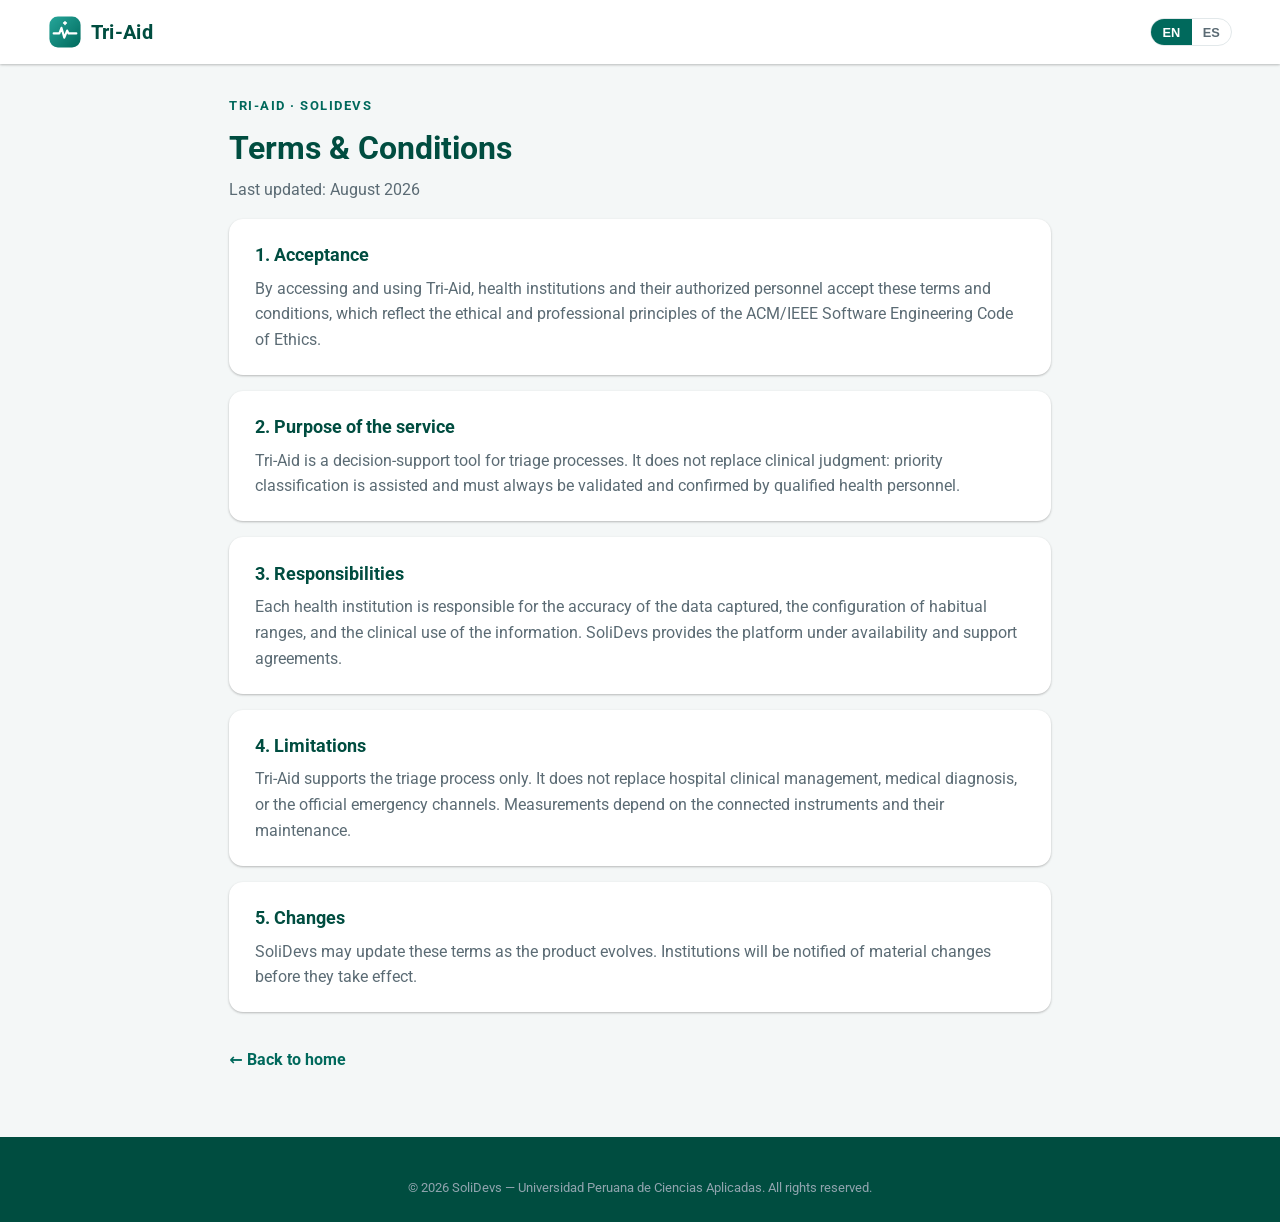
==== terms.html @ 504dc9e3 "feat(landing): add responsive tri-aid landing page with i18n, a11y and terms" ====
<!DOCTYPE html>
<html lang="en-US">
<head>
  <meta charset="UTF-8">
  <meta name="viewport" content="width=device-width, initial-scale=1.0">
  <title>Terms &amp; Conditions — Tri-Aid | SoliDevs</title>
  <meta name="description" content="Tri-Aid terms and conditions of use for health institutions and authorized personnel.">
  <meta name="author" content="SoliDevs — UPC">
  <link rel="icon" type="image/svg+xml" href="assets/logo.svg">

  <link rel="preconnect" href="https://fonts.googleapis.com">
  <link rel="preconnect" href="https://fonts.gstatic.com" crossorigin>
  <link href="https://fonts.googleapis.com/css2?family=Roboto:wght@400;500;700&family=Material+Symbols+Rounded:opsz,wght,FILL@24,400,0&display=swap" rel="stylesheet">
  <link rel="stylesheet" css="text/css" href="css/styles.css">
  <style>
    .terms-wrap { max-width: 860px; margin: calc(var(--md-nav-h) + 2rem) auto 4rem; padding: 0 1.2rem; }
    .terms-wrap h1 { color: var(--md-primary-dark); margin: .4rem 0 .2rem; }
    .terms-wrap .kicker { color: var(--md-primary); font-weight: 700; letter-spacing: 1.5px; text-transform: uppercase; font-size: .8rem; }
    .terms-wrap section { background: var(--md-surface); border-radius: var(--md-radius); box-shadow: var(--md-shadow-1); padding: 1.4rem 1.6rem; margin: 1rem 0; }
    .terms-wrap h2 { font-size: 1.1rem; color: var(--md-primary-dark); margin-bottom: .4rem; }
    .terms-wrap p { color: var(--md-text-muted); }
    .back { display: inline-block; margin-top: 1.2rem; text-decoration: none; font-weight: 700; }
  </style>
</head>
<body>
  <a class="skip-link" href="#main" data-i18n="skip">Skip to main content</a>

  <header class="nav">
    <a class="brand" href="index.html" aria-label="Tri-Aid — SoliDevs">
      <img src="assets/logo.svg" alt="" width="34" height="34">
      <span>Tri-Aid</span>
    </a>
    <div class="lang-switch" role="group" aria-label="Language selector" style="margin-left:auto">
      <button type="button" data-lang="en" aria-pressed="true">EN</button>
      <button type="button" data-lang="es" aria-pressed="false">ES</button>
    </div>
  </header>

  <main id="main" class="terms-wrap">
    <p class="kicker">Tri-Aid · SoliDevs</p>
    <h1 data-i18n="terms.title">Terms &amp; Conditions</h1>
    <p data-i18n="terms.updated">Last updated: August 2026</p>

    <section aria-labelledby="t1">
      <h2 id="t1" data-i18n="terms.1.h">1. Acceptance</h2>
      <p data-i18n="terms.1.p">By accessing and using Tri-Aid, health institutions and their authorized personnel accept these terms and conditions, which reflect the ethical and professional principles of the ACM/IEEE Software Engineering Code of Ethics.</p>
    </section>

    <section aria-labelledby="t2">
      <h2 id="t2" data-i18n="terms.2.h">2. Purpose of the service</h2>
      <p data-i18n="terms.2.p">Tri-Aid is a decision-support tool for triage processes. It does not replace clinical judgment: priority classification is assisted and must always be validated and confirmed by qualified health personnel.</p>
    </section>

    <section aria-labelledby="t3">
      <h2 id="t3" data-i18n="terms.3.h">3. Responsibilities</h2>
      <p data-i18n="terms.3.p">Each health institution is responsible for the accuracy of the data captured, the configuration of habitual ranges, and the clinical use of the information. SoliDevs provides the platform under availability and support agreements.</p>
    </section>

    <section aria-labelledby="t4">
      <h2 id="t4" data-i18n="terms.4.h">4. Limitations</h2>
      <p data-i18n="terms.4.p">Tri-Aid supports the triage process only. It does not replace hospital clinical management, medical diagnosis, or the official emergency channels. Measurements depend on the connected instruments and their maintenance.</p>
    </section>

    <section aria-labelledby="t5">
      <h2 id="t5" data-i18n="terms.5.h">5. Changes</h2>
      <p data-i18n="terms.5.p">SoliDevs may update these terms as the product evolves. Institutions will be notified of material changes before they take effect.</p>
    </section>

    <a class="back" href="index.html" data-i18n="terms.back">← Back to home</a>
  </main>

  <footer class="footer">
    <small><span data-i18n="footer.rights">© 2026 SoliDevs — Universidad Peruana de Ciencias Aplicadas. All rights reserved.</span></small>
  </footer>

  <script src="js/i18n.js"></script>
  <script src="js/main.js"></script>
</body>
</html>
---- css/styles.css ----
/* ============================================================
   Tri-Aid — Landing Page styles (Material Design inspired)
   Stack: HTML5 + CSS3 + vanilla JS | i18n: EN (default) / ES-419
   ============================================================ */

:root {
  --md-primary: #00695c;
  --md-primary-dark: #004d40;
  --md-primary-light: #26a69a;
  --md-on-primary: #ffffff;
  --md-secondary: #e53935;
  --md-surface: #ffffff;
  --md-bg: #f4f7f7;
  --md-text: #1f2937;
  --md-text-muted: #5b6b74;
  --md-border: #e2e8ea;
  --md-shadow-1: 0 1px 3px rgba(0, 0, 0, .12), 0 1px 2px rgba(0, 0, 0, .14);
  --md-shadow-2: 0 3px 6px rgba(0, 0, 0, .16), 0 3px 6px rgba(0, 0, 0, .23);
  --md-radius: 14px;
  --md-nav-h: 64px;
}

* { box-sizing: border-box; margin: 0; padding: 0; }

html { scroll-behavior: smooth; scroll-padding-top: calc(var(--md-nav-h) + 12px); }

body {
  font-family: "Roboto", system-ui, -apple-system, "Segoe UI", sans-serif;
  background: var(--md-bg);
  color: var(--md-text);
  line-height: 1.6;
}

img, svg { max-width: 100%; display: block; }
a { color: var(--md-primary); }
:focus-visible { outline: 3px solid #ffb300; outline-offset: 2px; border-radius: 4px; }

.skip-link {
  position: absolute; left: -9999px; top: 0;
  background: var(--md-primary); color: var(--md-on-primary);
  padding: .6rem 1rem; border-radius: 0 0 8px 0; z-index: 100;
}
.skip-link:focus { left: 0; }

/* ---------- Navigation ---------- */
.nav {
  position: fixed; inset: 0 0 auto 0; z-index: 50;
  height: var(--md-nav-h);
  display: flex; align-items: center; gap: 1rem;
  padding: 0 clamp(1rem, 4vw, 3rem);
  background: var(--md-surface);
  box-shadow: var(--md-shadow-1);
}
.brand { display: flex; align-items: center; gap: .55rem; text-decoration: none; }
.brand img { width: 34px; height: 34px; }
.brand span { font-weight: 700; font-size: 1.25rem; color: var(--md-primary-dark); letter-spacing: .3px; }

.nav-links { display: flex; gap: .25rem; margin-left: auto; align-items: center; }
.nav-links a {
  text-decoration: none; color: var(--md-text); font-weight: 500;
  padding: .5rem .8rem; border-radius: 999px; font-size: .95rem;
}
.nav-links a:hover { background: #e8f2f1; color: var(--md-primary-dark); }

.lang-switch { display: flex; border: 1px solid var(--md-border); border-radius: 999px; overflow: hidden; margin-left: .5rem; }
.lang-switch button {
  border: 0; background: transparent; padding: .35rem .7rem; cursor: pointer;
  font-weight: 700; font-size: .8rem; color: var(--md-text-muted);
}
.lang-switch button[aria-pressed="true"] { background: var(--md-primary); color: var(--md-on-primary); }

.nav-cta {
  background: var(--md-secondary); color: var(--md-on-primary) !important;
  border-radius: 999px !important; font-weight: 700 !important;
}

.nav-burger {
  display: none; margin-left: auto;
  border: 0; background: transparent; cursor: pointer;
  width: 44px; height: 44px; border-radius: 50%;
}
.nav-burger .material-symbols-rounded { font-size: 28px; color: var(--md-primary-dark); }

/* ---------- Hero ---------- */
.hero {
  min-height: calc(100svh - var(--md-nav-h));
  margin-top: var(--md-nav-h);
  display: grid; grid-template-columns: 1.1fr .9fr; gap: 2rem; align-items: center;
  padding: 3rem clamp(1rem, 5vw, 4rem) 4rem;
  background: linear-gradient(135deg, #004d40 0%, #00695c 55%, #26a69a 100%);
  color: var(--md-on-primary);
}
.hero-badge {
  display: inline-flex; align-items: center; gap: .4rem;
  background: rgba(255, 255, 255, .14); border: 1px solid rgba(255, 255, 255, .35);
  padding: .3rem .9rem; border-radius: 999px; font-size: .85rem; font-weight: 500;
  margin-bottom: 1.1rem;
}
.hero h1 { font-size: clamp(2.1rem, 4.6vw, 3.4rem); line-height: 1.15; font-weight: 700; }
.hero h1 em { font-style: normal; color: #b2dfdb; }
.hero p.lead { margin: 1.1rem 0 1.8rem; font-size: 1.12rem; max-width: 34rem; color: #e0f2f1; }

.hero-ctas { display: flex; flex-wrap: wrap; gap: .8rem; }
.btn {
  display: inline-flex; align-items: center; gap: .5rem;
  padding: .85rem 1.5rem; border-radius: 999px; text-decoration: none;
  font-weight: 700; font-size: 1rem; border: 2px solid transparent;
  transition: transform .15s ease, box-shadow .15s ease;
}
.btn:hover { transform: translateY(-2px); box-shadow: var(--md-shadow-2); }
.btn-primary { background: var(--md-secondary); color: var(--md-on-primary); }
.btn-outline { border-color: rgba(255, 255, 255, .8); color: var(--md-on-primary); }
.btn-solid { background: var(--md-primary); color: var(--md-on-primary); }

/* Hero monitor mock */
.monitor {
  background: #0d2b28; border-radius: var(--md-radius); padding: 1.4rem;
  box-shadow: var(--md-shadow-2); border: 1px solid rgba(255, 255, 255, .12);
  max-width: 420px; justify-self: center; width: 100%;
}
.monitor-head { display: flex; justify-content: space-between; align-items: center; margin-bottom: 1rem; }
.monitor-head strong { color: #b2dfdb; font-size: .95rem; }
.chip {
  background: #ff7043; color: #fff; font-size: .72rem; font-weight: 700;
  padding: .2rem .6rem; border-radius: 999px; letter-spacing: .4px;
}
.vitals { display: grid; grid-template-columns: 1fr 1fr; gap: .7rem; }
.vital { background: rgba(255, 255, 255, .06); border-radius: 10px; padding: .7rem .9rem; }
.vital small { display: block; color: #80cbc4; font-size: .7rem; letter-spacing: .6px; }
.vital strong { font-size: 1.35rem; color: #fff; }
.vital span.unit { font-size: .75rem; color: #b2dfdb; }
.pulse { margin-top: 1rem; }
.pulse svg { width: 100%; height: 44px; }
.pulse path {
  stroke: #ff7043; stroke-width: 2.5; fill: none; stroke-linecap: round;
  stroke-dasharray: 640; stroke-dashoffset: 640;
  animation: pulse-draw 2.6s linear infinite;
}
@keyframes pulse-draw { to { stroke-dashoffset: 0; } }

/* ---------- Layout helpers ---------- */
.section { padding: 4.5rem clamp(1rem, 5vw, 4rem); max-width: 1200px; margin: 0 auto; }
.section-head { text-align: center; max-width: 46rem; margin: 0 auto 2.8rem; }
.section-head .kicker { color: var(--md-primary); font-weight: 700; letter-spacing: 1.5px; text-transform: uppercase; font-size: .8rem; }
.section-head h2 { font-size: clamp(1.7rem, 3vw, 2.4rem); color: var(--md-primary-dark); margin: .4rem 0 .6rem; }
.section-head p { color: var(--md-text-muted); }

/* ---------- Stats ---------- */
.stats { display: grid; grid-template-columns: repeat(4, 1fr); gap: 1rem; }
.stat {
  background: var(--md-surface); border-radius: var(--md-radius); text-align: center;
  padding: 1.6rem 1rem; box-shadow: var(--md-shadow-1);
}
.stat strong { display: block; font-size: 2rem; color: var(--md-primary); }
.stat span { color: var(--md-text-muted); font-size: .92rem; }

/* ---------- About ---------- */
.about-grid { display: grid; grid-template-columns: 1fr 1fr; gap: 3rem; align-items: center; }
.about-grid h3 { color: var(--md-primary-dark); font-size: 1.5rem; margin-bottom: .8rem; }
.about-grid p { color: var(--md-text-muted); margin-bottom: 1rem; }
.about-list { list-style: none; }
.about-list li { display: flex; gap: .6rem; align-items: flex-start; margin: .55rem 0; }
.about-list .material-symbols-rounded { color: var(--md-primary); font-size: 22px; margin-top: 2px; }

/* ---------- Features ---------- */
.features { display: grid; grid-template-columns: repeat(auto-fit, minmax(240px, 1fr)); gap: 1.2rem; }
.feature-card {
  background: var(--md-surface); border-radius: var(--md-radius); padding: 1.7rem 1.5rem;
  box-shadow: var(--md-shadow-1); transition: transform .2s ease, box-shadow .2s ease;
  border-top: 4px solid var(--md-primary-light);
}
.feature-card:hover { transform: translateY(-6px); box-shadow: var(--md-shadow-2); }
.feature-card .material-symbols-rounded {
  font-size: 40px; color: var(--md-primary);
  background: #e0f2f1; border-radius: 12px; padding: .55rem; margin-bottom: 1rem;
}
.feature-card h3 { font-size: 1.08rem; margin-bottom: .45rem; }
.feature-card p { font-size: .93rem; color: var(--md-text-muted); }

/* ---------- How it works ---------- */
.steps { display: grid; grid-template-columns: repeat(4, 1fr); gap: 1.2rem; counter-reset: step; }
.step { position: relative; background: var(--md-surface); border-radius: var(--md-radius); padding: 1.6rem 1.4rem; box-shadow: var(--md-shadow-1); }
.step::before {
  counter-increment: step; content: counter(step, decimal-leading-zero);
  font-size: 2.2rem; font-weight: 700; color: #b2dfdb; display: block;
}
.step h3 { font-size: 1.05rem; margin: .3rem 0 .4rem; }
.step p { font-size: .9rem; color: var(--md-text-muted); }

/* ---------- Patients band ---------- */
.band {
  background: linear-gradient(120deg, #004d40, #00695c); color: var(--md-on-primary);
  border-radius: calc(var(--md-radius) * 1.4); padding: 2.6rem; text-align: center;
  display: grid; gap: 1rem;
}
.band h2 { font-size: clamp(1.5rem, 3vw, 2.1rem); }
.band p { color: #e0f2f1; max-width: 42rem; margin: 0 auto; }
.band .btn-primary { justify-self: center; }

/* ---------- Video ---------- */
.video-card {
  background: #0d2b28; border-radius: var(--md-radius); min-height: 320px;
  display: grid; place-items: center; color: #b2dfdb; text-align: center; padding: 2rem;
  border: 1px dashed rgba(178, 223, 219, .5);
}
.video-card .material-symbols-rounded { font-size: 64px; color: #ff7043; margin-bottom: .6rem; }
.video-card p { font-size: .95rem; }

/* ---------- Team ---------- */
.team { display: grid; grid-template-columns: repeat(auto-fit, minmax(200px, 1fr)); gap: 1.2rem; }
.member {
  background: var(--md-surface); border-radius: var(--md-radius); padding: 1.6rem 1rem;
  text-align: center; box-shadow: var(--md-shadow-1);
}
.avatar {
  width: 74px; height: 74px; border-radius: 50%; margin: 0 auto .8rem;
  display: grid; place-items: center; font-weight: 700; font-size: 1.5rem; color: var(--md-on-primary);
  background: linear-gradient(135deg, var(--md-primary-light), var(--md-primary-dark));
}
.member h3 { font-size: 1rem; }
.member p { font-size: .85rem; color: var(--md-text-muted); }
.member a { font-size: .82rem; text-decoration: none; font-weight: 500; }

/* ---------- Contact banner ---------- */
.contact { text-align: center; }
.contact .mail {
  display: inline-flex; align-items: center; gap: .5rem; margin-top: 1rem;
  font-weight: 700; font-size: 1.05rem; text-decoration: none;
  background: var(--md-surface); padding: .8rem 1.4rem; border-radius: 999px; box-shadow: var(--md-shadow-1);
}

/* ---------- Footer ---------- */
.footer { background: var(--md-primary-dark); color: #cfd8dc; padding: 2.5rem clamp(1rem, 5vw, 4rem) 1.5rem; }
.footer-grid { display: flex; flex-wrap: wrap; gap: 2rem; justify-content: space-between; max-width: 1200px; margin: 0 auto 1.4rem; }
.footer .brand span { color: #fff; }
.footer nav { display: flex; flex-direction: column; gap: .3rem; }
.footer nav a { color: #b2dfdb; text-decoration: none; font-size: .9rem; }
.footer nav a:hover { color: #fff; text-decoration: underline; }
.footer small { display: block; text-align: center; color: #90a4ae; }

/* ---------- Reveal on scroll ---------- */
.reveal { opacity: 0; transform: translateY(24px); transition: opacity .6s ease, transform .6s ease; }
.reveal.visible { opacity: 1; transform: none; }
@media (prefers-reduced-motion: reduce) {
  html { scroll-behavior: auto; }
  .reveal { opacity: 1; transform: none; transition: none; }
  .pulse path { animation: none; stroke-dashoffset: 0; }
}

/* ---------- Responsive ---------- */
@media (max-width: 960px) {
  .hero { grid-template-columns: 1fr; text-align: center; }
  .hero p.lead { margin-inline: auto; }
  .hero-ctas { justify-content: center; }
  .monitor { justify-self: center; }
  .about-grid { grid-template-columns: 1fr; }
  .stats { grid-template-columns: repeat(2, 1fr); }
  .steps { grid-template-columns: repeat(2, 1fr); }
}
@media (max-width: 720px) {
  .nav-links {
    position: fixed; top: var(--md-nav-h); left: 0; right: 0;
    flex-direction: column; align-items: stretch; gap: 0;
    background: var(--md-surface); box-shadow: var(--md-shadow-2);
    padding: .6rem 1rem 1rem; display: none;
  }
  .nav-links.open { display: flex; }
  .nav-links a { padding: .85rem 1rem; border-radius: 10px; }
  .nav-burger { display: grid; place-items: center; }
  .lang-switch { margin-left: auto; margin-right: .4rem; }
  .steps { grid-template-columns: 1fr; }
}
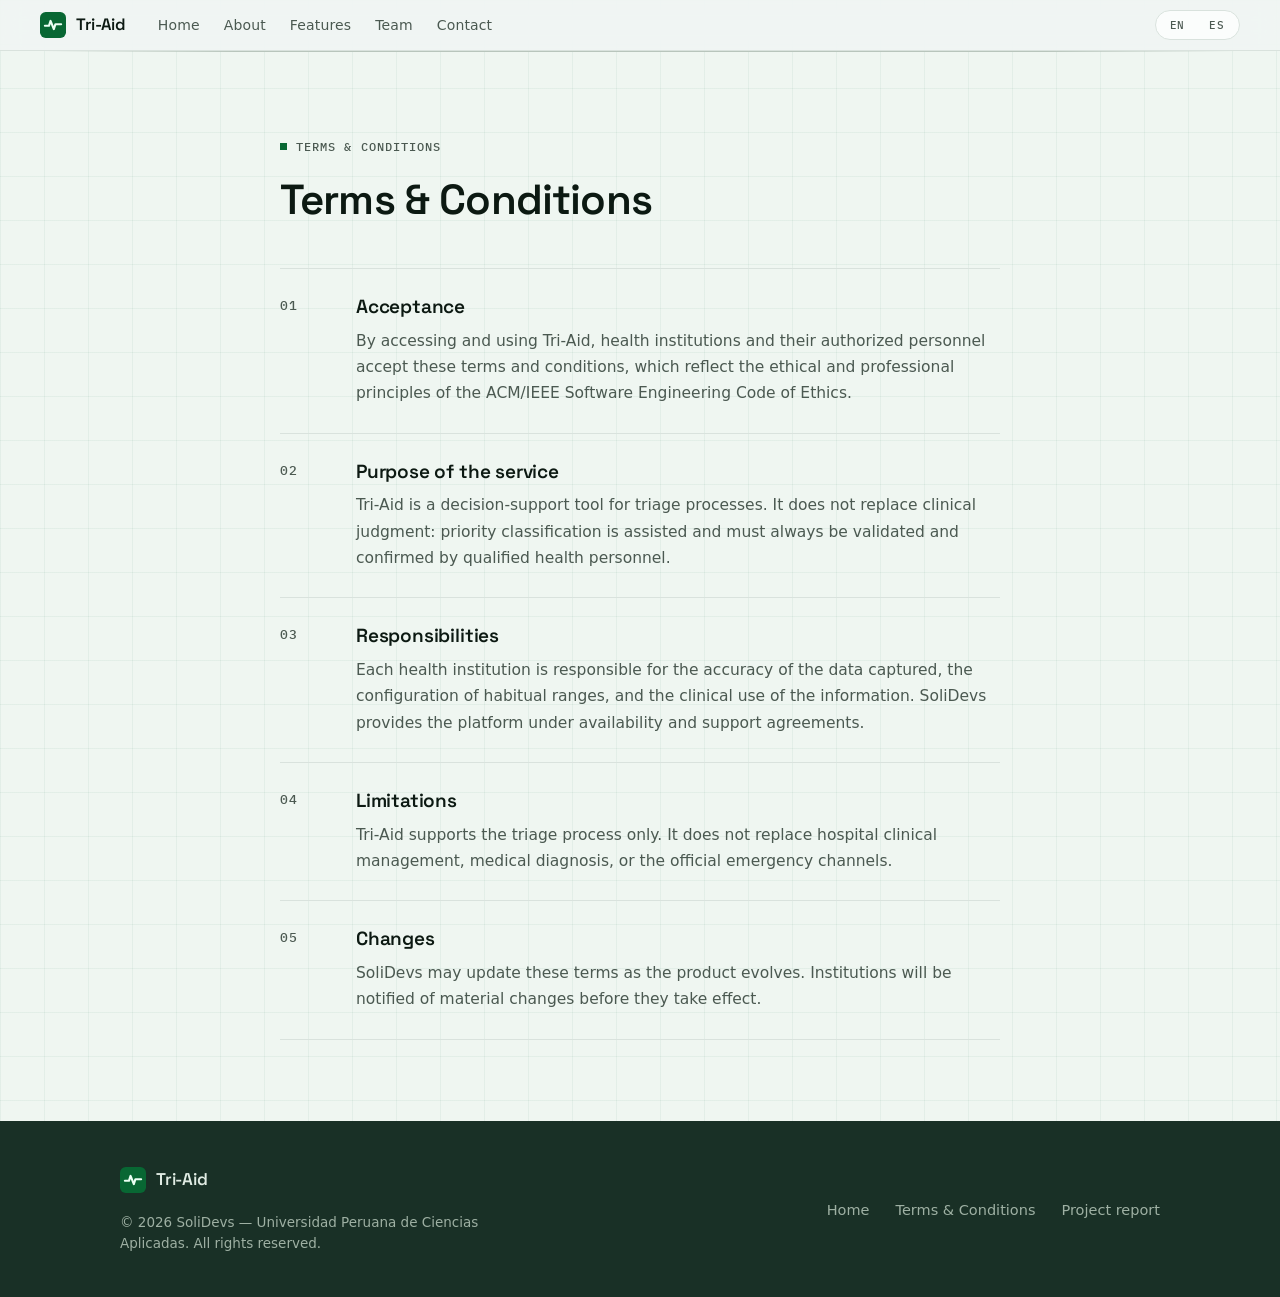
==== commit dc714593: "feat: remove login and register buttons from navbar" ====
--- a/terms.html
+++ b/terms.html
@@ -1,76 +1,126 @@
-<!DOCTYPE html>
+<!doctype html>
 <html lang="en-US">
 <head>
-  <meta charset="UTF-8">
-  <meta name="viewport" content="width=device-width, initial-scale=1.0">
-  <title>Terms &amp; Conditions — Tri-Aid | SoliDevs</title>
-  <meta name="description" content="Tri-Aid terms and conditions of use for health institutions and authorized personnel.">
-  <meta name="author" content="SoliDevs — UPC">
-  <link rel="icon" type="image/svg+xml" href="assets/logo.svg">
+  <meta charset="utf-8" />
+  <meta name="viewport" content="width=device-width, initial-scale=1" />
+  <title>Terms &amp; Conditions — Tri-Aid</title>
+  <meta name="description" content="Tri-Aid — terms and conditions of use for health institutions." />
+  <link rel="icon" href="data:image/svg+xml,%3Csvg xmlns='http://www.w3.org/2000/svg' viewBox='0 0 32 32'%3E%3Crect width='32' height='32' rx='7' fill='%231d6b4f'/%3E%3Cpath d='M6 17h5l2-6 4 10 2-6h7' stroke='%23eafff3' stroke-width='2.6' fill='none' stroke-linecap='round' stroke-linejoin='round'/%3E%3C/svg%3E" />
+  <link rel="preconnect" href="https://fonts.googleapis.com" />
+  <link rel="preconnect" href="https://fonts.gstatic.com" crossorigin />
+  <link href="https://fonts.googleapis.com/css2?family=Space+Grotesk:wght@500;600;700&family=IBM+Plex+Mono:wght@400;500&display=swap" rel="stylesheet" />
+  <link rel="stylesheet" href="css/styles.css" />
+</head>
+<body id="top">
+  <a class="skip-link" href="#main" data-i18n="a11y.skip">Skip to content</a>
 
-  <link rel="preconnect" href="https://fonts.googleapis.com">
-  <link rel="preconnect" href="https://fonts.gstatic.com" crossorigin>
-  <link href="https://fonts.googleapis.com/css2?family=Roboto:wght@400;500;700&family=Material+Symbols+Rounded:opsz,wght,FILL@24,400,0&display=swap" rel="stylesheet">
-  <link rel="stylesheet" css="text/css" href="css/styles.css">
-  <style>
-    .terms-wrap { max-width: 860px; margin: calc(var(--md-nav-h) + 2rem) auto 4rem; padding: 0 1.2rem; }
-    .terms-wrap h1 { color: var(--md-primary-dark); margin: .4rem 0 .2rem; }
-    .terms-wrap .kicker { color: var(--md-primary); font-weight: 700; letter-spacing: 1.5px; text-transform: uppercase; font-size: .8rem; }
-    .terms-wrap section { background: var(--md-surface); border-radius: var(--md-radius); box-shadow: var(--md-shadow-1); padding: 1.4rem 1.6rem; margin: 1rem 0; }
-    .terms-wrap h2 { font-size: 1.1rem; color: var(--md-primary-dark); margin-bottom: .4rem; }
-    .terms-wrap p { color: var(--md-text-muted); }
-    .back { display: inline-block; margin-top: 1.2rem; text-decoration: none; font-weight: 700; }
-  </style>
-</head>
-<body>
-  <a class="skip-link" href="#main" data-i18n="skip">Skip to main content</a>
+  <header class="site-nav" data-od-id="nav">
+    <div class="nav-inner">
+      <a class="brand" href="index.html" data-od-id="brand" aria-label="Tri-Aid — home">
+        <svg class="brand-mark" viewBox="0 0 32 32" aria-hidden="true" focusable="false">
+          <rect width="32" height="32" rx="7" class="brand-bg"></rect>
+          <path d="M6 17h5l2-6 4 10 2-6h7" class="brand-pulse"></path>
+        </svg>
+        <span class="brand-name">Tri-Aid</span>
+      </a>
 
-  <header class="nav">
-    <a class="brand" href="index.html" aria-label="Tri-Aid — SoliDevs">
-      <img src="assets/logo.svg" alt="" width="34" height="34">
-      <span>Tri-Aid</span>
-    </a>
-    <div class="lang-switch" role="group" aria-label="Language selector" style="margin-left:auto">
-      <button type="button" data-lang="en" aria-pressed="true">EN</button>
-      <button type="button" data-lang="es" aria-pressed="false">ES</button>
+      <nav class="nav-links" aria-label="Primary" data-od-id="nav-primary">
+        <a href="index.html" data-i18n="nav.home">Home</a>
+        <a href="index.html#about" data-i18n="nav.about">About</a>
+        <a href="index.html#features" data-i18n="nav.features">Features</a>
+        <a href="index.html#team" data-i18n="nav.team">Team</a>
+        <a href="index.html#contact" data-i18n="nav.contact">Contact</a>
+      </nav>
+
+      <div class="nav-actions">
+        <div class="lang-toggle" role="group" aria-label="Language / Idioma">
+          <button type="button" class="lang-btn" data-lang-btn="en" aria-pressed="true">EN</button>
+          <button type="button" class="lang-btn" data-lang-btn="es" aria-pressed="false">ES</button>
+        </div>
+        <button type="button" class="nav-burger" aria-expanded="false" aria-controls="mobile-panel" data-i18n-aria="nav.menu" aria-label="Open menu">
+          <span class="burger-box" aria-hidden="true"></span>
+        </button>
+      </div>
+    </div>
+
+    <div id="mobile-panel" class="mobile-panel">
+      <nav class="mobile-links" aria-label="Mobile">
+        <a href="index.html" data-i18n="nav.home">Home</a>
+        <a href="index.html#about" data-i18n="nav.about">About</a>
+        <a href="index.html#features" data-i18n="nav.features">Features</a>
+        <a href="index.html#team" data-i18n="nav.team">Team</a>
+        <a href="index.html#contact" data-i18n="nav.contact">Contact</a>
+      </nav>
     </div>
   </header>
 
-  <main id="main" class="terms-wrap">
-    <p class="kicker">Tri-Aid · SoliDevs</p>
-    <h1 data-i18n="terms.title">Terms &amp; Conditions</h1>
-    <p data-i18n="terms.updated">Last updated: August 2026</p>
+  <main id="main">
+    <section class="section terms-section" data-od-id="terms">
+      <div class="container terms-wrap">
+        <div class="section-head">
+          <span class="eyebrow"><i class="eyebrow-dot" aria-hidden="true"></i><span data-i18n="footer.terms">Terms &amp; Conditions</span></span>
+        </div>
+        <h1 class="terms-title" data-i18n="terms.title" data-od-id="terms-title">Terms &amp; Conditions</h1>
 
-    <section aria-labelledby="t1">
-      <h2 id="t1" data-i18n="terms.1.h">1. Acceptance</h2>
-      <p data-i18n="terms.1.p">By accessing and using Tri-Aid, health institutions and their authorized personnel accept these terms and conditions, which reflect the ethical and professional principles of the ACM/IEEE Software Engineering Code of Ethics.</p>
+        <ol class="terms-list">
+          <li class="terms-clause" data-od-id="terms-clause-1">
+            <span class="t-index" aria-hidden="true">01</span>
+            <div class="t-body">
+              <h2 data-i18n="t1.t">Acceptance</h2>
+              <p data-i18n="t1.x">By accessing and using Tri-Aid, health institutions and their authorized personnel accept these terms and conditions, which reflect the ethical and professional principles of the ACM/IEEE Software Engineering Code of Ethics.</p>
+            </div>
+          </li>
+          <li class="terms-clause" data-od-id="terms-clause-2">
+            <span class="t-index" aria-hidden="true">02</span>
+            <div class="t-body">
+              <h2 data-i18n="t2.t">Purpose of the service</h2>
+              <p data-i18n="t2.x">Tri-Aid is a decision-support tool for triage processes. It does not replace clinical judgment: priority classification is assisted and must always be validated and confirmed by qualified health personnel.</p>
+            </div>
+          </li>
+          <li class="terms-clause" data-od-id="terms-clause-3">
+            <span class="t-index" aria-hidden="true">03</span>
+            <div class="t-body">
+              <h2 data-i18n="t3.t">Responsibilities</h2>
+              <p data-i18n="t3.x">Each health institution is responsible for the accuracy of the data captured, the configuration of habitual ranges, and the clinical use of the information. SoliDevs provides the platform under availability and support agreements.</p>
+            </div>
+          </li>
+          <li class="terms-clause" data-od-id="terms-clause-4">
+            <span class="t-index" aria-hidden="true">04</span>
+            <div class="t-body">
+              <h2 data-i18n="t4.t">Limitations</h2>
+              <p data-i18n="t4.x">Tri-Aid supports the triage process only. It does not replace hospital clinical management, medical diagnosis, or the official emergency channels.</p>
+            </div>
+          </li>
+          <li class="terms-clause" data-od-id="terms-clause-5">
+            <span class="t-index" aria-hidden="true">05</span>
+            <div class="t-body">
+              <h2 data-i18n="t5.t">Changes</h2>
+              <p data-i18n="t5.x">SoliDevs may update these terms as the product evolves. Institutions will be notified of material changes before they take effect.</p>
+            </div>
+          </li>
+        </ol>
+      </div>
     </section>
-
-    <section aria-labelledby="t2">
-      <h2 id="t2" data-i18n="terms.2.h">2. Purpose of the service</h2>
-      <p data-i18n="terms.2.p">Tri-Aid is a decision-support tool for triage processes. It does not replace clinical judgment: priority classification is assisted and must always be validated and confirmed by qualified health personnel.</p>
-    </section>
-
-    <section aria-labelledby="t3">
-      <h2 id="t3" data-i18n="terms.3.h">3. Responsibilities</h2>
-      <p data-i18n="terms.3.p">Each health institution is responsible for the accuracy of the data captured, the configuration of habitual ranges, and the clinical use of the information. SoliDevs provides the platform under availability and support agreements.</p>
-    </section>
-
-    <section aria-labelledby="t4">
-      <h2 id="t4" data-i18n="terms.4.h">4. Limitations</h2>
-      <p data-i18n="terms.4.p">Tri-Aid supports the triage process only. It does not replace hospital clinical management, medical diagnosis, or the official emergency channels. Measurements depend on the connected instruments and their maintenance.</p>
-    </section>
-
-    <section aria-labelledby="t5">
-      <h2 id="t5" data-i18n="terms.5.h">5. Changes</h2>
-      <p data-i18n="terms.5.p">SoliDevs may update these terms as the product evolves. Institutions will be notified of material changes before they take effect.</p>
-    </section>
-
-    <a class="back" href="index.html" data-i18n="terms.back">← Back to home</a>
   </main>
 
-  <footer class="footer">
-    <small><span data-i18n="footer.rights">© 2026 SoliDevs — Universidad Peruana de Ciencias Aplicadas. All rights reserved.</span></small>
+  <footer class="site-footer" data-od-id="footer">
+    <div class="container footer-grid">
+      <div class="footer-brand">
+        <span class="footer-mark">
+          <svg class="brand-mark" viewBox="0 0 32 32" aria-hidden="true" focusable="false">
+            <rect width="32" height="32" rx="7" class="brand-bg"></rect>
+            <path d="M6 17h5l2-6 4 10 2-6h7" class="brand-pulse"></path>
+          </svg>
+          <span class="brand-name">Tri-Aid</span>
+        </span>
+        <p class="footer-copy" data-i18n="footer.copy">© 2026 SoliDevs — Universidad Peruana de Ciencias Aplicadas. All rights reserved.</p>
+      </div>
+      <nav class="footer-links" aria-label="Footer" data-od-id="footer-links">
+        <a href="index.html" data-i18n="nav.home">Home</a>
+        <a href="terms.html" data-i18n="footer.terms">Terms &amp; Conditions</a>
+        <a href="#" data-i18n="footer.report">Project report</a>
+      </nav>
+    </div>
   </footer>
 
   <script src="js/i18n.js"></script>
--- a/css/styles.css
+++ b/css/styles.css
@@ -1,272 +1,811 @@
 /* ============================================================
-   Tri-Aid — Landing Page styles (Material Design inspired)
-   Stack: HTML5 + CSS3 + vanilla JS | i18n: EN (default) / ES-419
+   Tri-Aid — Landing AV1 · SoliDevs
+   Design system: clinical "monitor paper" surface, deep green
+   ink, single ECG-green accent, Space Grotesk / system / Plex Mono.
    ============================================================ */
 
+/* ---------- Tokens ---------- */
 :root {
-  --md-primary: #00695c;
-  --md-primary-dark: #004d40;
-  --md-primary-light: #26a69a;
-  --md-on-primary: #ffffff;
-  --md-secondary: #e53935;
-  --md-surface: #ffffff;
-  --md-bg: #f4f7f7;
-  --md-text: #1f2937;
-  --md-text-muted: #5b6b74;
-  --md-border: #e2e8ea;
-  --md-shadow-1: 0 1px 3px rgba(0, 0, 0, .12), 0 1px 2px rgba(0, 0, 0, .14);
-  --md-shadow-2: 0 3px 6px rgba(0, 0, 0, .16), 0 3px 6px rgba(0, 0, 0, .23);
-  --md-radius: 14px;
-  --md-nav-h: 64px;
-}
-
-* { box-sizing: border-box; margin: 0; padding: 0; }
-
-html { scroll-behavior: smooth; scroll-padding-top: calc(var(--md-nav-h) + 12px); }
+  /* surfaces */
+  --bg:            #EFF6F1;
+  --surface:       #FBFDFC;
+  --surface-sunk:  #E7F0EA;
+  --ink-panel:     #0A221A;
+  --ink-deep:      #193026;
+
+  /* text */
+  --fg:            #0C1912;
+  --muted:         #4B5951;
+  --fg-on-dark:    #E0EBE3;
+  --muted-on-dark: #9EB0A3;
+
+  /* lines */
+  --border:        #D9E2DD;
+  --border-strong: #B8C5BC;
+  --line-on-dark-btn: rgba(234, 255, 243, 0.28);
+  /* Single page-wide chart-paper grid (body). One grid, one phase —
+     never layer a second same-pitch grid on top of it. */
+  --grid-page:     rgba(29, 107, 79, 0.058);
+  --pulse-on-ink:  #eafff3;
+
+  /* accent — ECG green */
+  --accent:        #35C26D;   /* trace on dark, fills */
+  --accent-ink:    #086733;  /* text-safe / buttons */
+  --accent-soft:   #D3F1D9;
+
+  /* semantic — triage scale (used sparingly) */
+  --info:          #58A7DC;
+
+  /* type */
+  --font-display: 'Space Grotesk', 'Avenir Next', -apple-system, BlinkMacSystemFont, 'Segoe UI', system-ui, sans-serif;
+  --font-body:    -apple-system, BlinkMacSystemFont, 'SF Pro Text', 'Segoe UI', system-ui, sans-serif;
+  --font-mono:    'IBM Plex Mono', ui-monospace, 'SF Mono', Menlo, Consolas, monospace;
+
+  /* motion */
+  --ease-out: cubic-bezier(0.23, 1, 0.32, 1);
+
+  /* layout */
+  --container: 1120px;
+  --nav-h: 50px;
+}
+
+/* ---------- Reset-lite ---------- */
+*, *::before, *::after { box-sizing: border-box; margin: 0; padding: 0; }
+
+html {
+  scroll-behavior: smooth;
+  scroll-padding-top: calc(var(--nav-h) + 18px);
+}
 
 body {
-  font-family: "Roboto", system-ui, -apple-system, "Segoe UI", sans-serif;
-  background: var(--md-bg);
-  color: var(--md-text);
-  line-height: 1.6;
-}
-
-img, svg { max-width: 100%; display: block; }
-a { color: var(--md-primary); }
-:focus-visible { outline: 3px solid #ffb300; outline-offset: 2px; border-radius: 4px; }
-
+  font: 400 16.5px/1.62 var(--font-body);
+  background-color: var(--bg);
+  background-image:
+    linear-gradient(to right, var(--grid-page) 1px, transparent 1px),
+    linear-gradient(to bottom, var(--grid-page) 1px, transparent 1px);
+  background-size: 44px 44px;
+  color: var(--fg);
+  -webkit-font-smoothing: antialiased;
+  -moz-osx-font-smoothing: grayscale;
+  text-rendering: optimizeLegibility;
+}
+
+body.nav-locked { overflow: hidden; }
+
+img, svg { display: block; max-width: 100%; }
+a { color: inherit; text-decoration: none; }
+ul, ol { list-style: none; }
+
+::selection { background: var(--accent-soft); color: var(--fg); }
+
+:focus-visible {
+  outline: 2px solid var(--accent-ink);
+  outline-offset: 3px;
+  border-radius: 4px;
+}
+
+/* ---------- Utilities ---------- */
+.container {
+  max-width: var(--container);
+  margin-inline: auto;
+  padding-inline: clamp(20px, 5vw, 40px);
+}
+
+.btn {
+  display: inline-flex;
+  align-items: center;
+  justify-content: center;
+  gap: 10px;
+  min-height: 50px;
+  padding: 0 26px;
+  border-radius: 12px;
+  border: 1px solid transparent;
+  font: 500 16px/1 var(--font-display);
+  letter-spacing: 0.01em;
+  cursor: pointer;
+  transition: transform 200ms var(--ease-out), background-color 200ms var(--ease-out),
+              border-color 200ms var(--ease-out), box-shadow 200ms var(--ease-out),
+              color 200ms var(--ease-out);
+}
+
+.btn-primary {
+  background: var(--accent-ink);
+  color: #fff;
+  box-shadow: 0 1px 2px rgba(16, 46, 36, 0.18);
+}
+.btn-primary:hover {
+  background: #005124;
+  transform: translateY(-1px);
+  box-shadow: 0 6px 18px rgba(16, 46, 36, 0.16);
+}
+.btn-primary:active { transform: translateY(0); }
+
+.btn-ghost {
+  background: transparent;
+  color: var(--fg);
+  border-color: var(--border-strong);
+}
+.btn-ghost:hover {
+  background: var(--surface-sunk);
+  transform: translateY(-1px);
+}
+
+/* ---------- Skip link ---------- */
 .skip-link {
-  position: absolute; left: -9999px; top: 0;
-  background: var(--md-primary); color: var(--md-on-primary);
-  padding: .6rem 1rem; border-radius: 0 0 8px 0; z-index: 100;
-}
-.skip-link:focus { left: 0; }
-
-/* ---------- Navigation ---------- */
-.nav {
-  position: fixed; inset: 0 0 auto 0; z-index: 50;
-  height: var(--md-nav-h);
-  display: flex; align-items: center; gap: 1rem;
-  padding: 0 clamp(1rem, 4vw, 3rem);
-  background: var(--md-surface);
-  box-shadow: var(--md-shadow-1);
-}
-.brand { display: flex; align-items: center; gap: .55rem; text-decoration: none; }
-.brand img { width: 34px; height: 34px; }
-.brand span { font-weight: 700; font-size: 1.25rem; color: var(--md-primary-dark); letter-spacing: .3px; }
-
-.nav-links { display: flex; gap: .25rem; margin-left: auto; align-items: center; }
+  position: fixed;
+  top: 10px;
+  left: 10px;
+  z-index: 200;
+  padding: 10px 18px;
+  background: var(--ink-panel);
+  color: var(--fg-on-dark);
+  border-radius: 10px;
+  font: 500 14px/1 var(--font-body);
+  transform: translateY(-160%);
+  transition: transform 140ms var(--ease-out);
+}
+.skip-link:focus { transform: translateY(0); outline-offset: 2px; }
+
+/* ---------- Nav ---------- */
+.site-nav {
+  position: sticky;
+  top: 0;
+  z-index: 100;
+  background: rgba(240, 246, 243, 0.9);
+  backdrop-filter: blur(12px);
+  -webkit-backdrop-filter: blur(12px);
+  border-bottom: 1px solid var(--border);
+}
+
+.nav-inner {
+  padding-inline: clamp(20px, 5vw, 40px);
+  height: var(--nav-h);
+  display: flex;
+  align-items: center;
+  justify-content: flex-start;
+  gap: 32px;
+}
+
+.brand {
+  display: inline-flex;
+  align-items: center;
+  gap: 10px;
+  flex-shrink: 0;
+}
+
+.brand-mark { width: 26px; height: 26px; }
+.brand-bg { fill: var(--accent-ink); }
+.brand-pulse {
+  fill: none;
+  stroke: var(--pulse-on-ink);
+  stroke-width: 2.6;
+  stroke-linecap: round;
+  stroke-linejoin: round;
+}
+.brand-name {
+  font: 600 16.5px/1 var(--font-display);
+  letter-spacing: -0.01em;
+}
+
+.nav-links {
+  display: flex;
+  align-items: center;
+  gap: 24px;
+}
 .nav-links a {
-  text-decoration: none; color: var(--md-text); font-weight: 500;
-  padding: .5rem .8rem; border-radius: 999px; font-size: .95rem;
-}
-.nav-links a:hover { background: #e8f2f1; color: var(--md-primary-dark); }
-
-.lang-switch { display: flex; border: 1px solid var(--md-border); border-radius: 999px; overflow: hidden; margin-left: .5rem; }
-.lang-switch button {
-  border: 0; background: transparent; padding: .35rem .7rem; cursor: pointer;
-  font-weight: 700; font-size: .8rem; color: var(--md-text-muted);
-}
-.lang-switch button[aria-pressed="true"] { background: var(--md-primary); color: var(--md-on-primary); }
-
-.nav-cta {
-  background: var(--md-secondary); color: var(--md-on-primary) !important;
-  border-radius: 999px !important; font-weight: 700 !important;
+  font: 500 14px/1 var(--font-body);
+  color: var(--muted);
+  letter-spacing: 0.01em;
+  transition: color 200ms var(--ease-out);
+}
+.nav-links a:hover { color: var(--fg); }
+
+.nav-actions {
+  display: flex;
+  align-items: center;
+  gap: 12px;
+  margin-left: auto;
+}
+
+.lang-toggle {
+  display: flex;
+  align-items: center;
+  gap: 2px;
+  padding: 3px;
+  border: 1px solid var(--border);
+  border-radius: 999px;
+  background: var(--surface);
+}
+.lang-btn {
+  appearance: none;
+  border: 0;
+  background: transparent;
+  color: var(--muted);
+  font: 500 10.5px/1 var(--font-mono);
+  letter-spacing: 0.08em;
+  text-transform: uppercase;
+  padding: 6px 11px;
+  border-radius: 999px;
+  cursor: pointer;
+  transition: background-color 200ms var(--ease-out), color 200ms var(--ease-out);
+}
+.lang-btn:hover { color: var(--fg); }
+.lang-btn.is-active {
+  background: var(--ink-panel);
+  color: var(--fg-on-dark);
+}
+
+.btn-nav {
+  display: inline-flex;
+  align-items: center;
+  justify-content: center;
+  height: 34px;
+  padding: 0 17px;
+  border-radius: 999px;
+  font: 510 13.5px/1 var(--font-body);
+  letter-spacing: 0.02em;
+  cursor: pointer;
+  transition: background-color 200ms var(--ease-out), border-color 200ms var(--ease-out),
+              color 200ms var(--ease-out), transform 200ms var(--ease-out),
+              box-shadow 200ms var(--ease-out);
 }
 
 .nav-burger {
-  display: none; margin-left: auto;
-  border: 0; background: transparent; cursor: pointer;
-  width: 44px; height: 44px; border-radius: 50%;
-}
-.nav-burger .material-symbols-rounded { font-size: 28px; color: var(--md-primary-dark); }
+  display: none;
+  appearance: none;
+  border: 1px solid var(--border);
+  background: var(--surface);
+  border-radius: 10px;
+  width: 38px;
+  height: 38px;
+  cursor: pointer;
+  position: relative;
+}
+.nav-burger::after {
+  content: "";
+  position: absolute;
+  inset: -6px;
+}
+.burger-box, .burger-box::before, .burger-box::after {
+  content: "";
+  position: absolute;
+  left: 50%;
+  width: 18px;
+  height: 1.8px;
+  background: var(--fg);
+  border-radius: 2px;
+  transform: translateX(-50%);
+  transition: transform 200ms var(--ease-out), opacity 140ms var(--ease-out), top 200ms var(--ease-out);
+}
+.burger-box { top: 50%; margin-top: -0.9px; }
+.burger-box::before { top: -6px; }
+.burger-box::after { top: 6px; }
+.nav-burger.is-open .burger-box { background: transparent; }
+.nav-burger.is-open .burger-box::before { top: 0; transform: translateX(-50%) rotate(45deg); }
+.nav-burger.is-open .burger-box::after { top: 0; transform: translateX(-50%) rotate(-45deg); }
+
+.mobile-panel {
+  display: none;
+  visibility: hidden;
+  opacity: 0;
+  transform: translateY(-8px);
+  transition: opacity 140ms var(--ease-out), transform 140ms var(--ease-out), visibility 140ms;
+  border-bottom: 1px solid var(--border);
+  background: var(--surface);
+}
+.mobile-panel.is-open { visibility: visible; opacity: 1; transform: none; }
+.mobile-links { display: grid; }
+.mobile-links a {
+  padding: 13px clamp(20px, 5vw, 40px);
+  font: 500 15.5px/1 var(--font-body);
+  color: var(--fg);
+  border-top: 1px solid var(--border);
+}
+.mobile-links a:hover { background: var(--surface-sunk); }
 
 /* ---------- Hero ---------- */
 .hero {
-  min-height: calc(100svh - var(--md-nav-h));
-  margin-top: var(--md-nav-h);
-  display: grid; grid-template-columns: 1.1fr .9fr; gap: 2rem; align-items: center;
-  padding: 3rem clamp(1rem, 5vw, 4rem) 4rem;
-  background: linear-gradient(135deg, #004d40 0%, #00695c 55%, #26a69a 100%);
-  color: var(--md-on-primary);
-}
-.hero-badge {
-  display: inline-flex; align-items: center; gap: .4rem;
-  background: rgba(255, 255, 255, .14); border: 1px solid rgba(255, 255, 255, .35);
-  padding: .3rem .9rem; border-radius: 999px; font-size: .85rem; font-weight: 500;
-  margin-bottom: 1.1rem;
-}
-.hero h1 { font-size: clamp(2.1rem, 4.6vw, 3.4rem); line-height: 1.15; font-weight: 700; }
-.hero h1 em { font-style: normal; color: #b2dfdb; }
-.hero p.lead { margin: 1.1rem 0 1.8rem; font-size: 1.12rem; max-width: 34rem; color: #e0f2f1; }
-
-.hero-ctas { display: flex; flex-wrap: wrap; gap: .8rem; }
-.btn {
-  display: inline-flex; align-items: center; gap: .5rem;
-  padding: .85rem 1.5rem; border-radius: 999px; text-decoration: none;
-  font-weight: 700; font-size: 1rem; border: 2px solid transparent;
-  transition: transform .15s ease, box-shadow .15s ease;
-}
-.btn:hover { transform: translateY(-2px); box-shadow: var(--md-shadow-2); }
-.btn-primary { background: var(--md-secondary); color: var(--md-on-primary); }
-.btn-outline { border-color: rgba(255, 255, 255, .8); color: var(--md-on-primary); }
-.btn-solid { background: var(--md-primary); color: var(--md-on-primary); }
-
-/* Hero monitor mock */
-.monitor {
-  background: #0d2b28; border-radius: var(--md-radius); padding: 1.4rem;
-  box-shadow: var(--md-shadow-2); border: 1px solid rgba(255, 255, 255, .12);
-  max-width: 420px; justify-self: center; width: 100%;
-}
-.monitor-head { display: flex; justify-content: space-between; align-items: center; margin-bottom: 1rem; }
-.monitor-head strong { color: #b2dfdb; font-size: .95rem; }
-.chip {
-  background: #ff7043; color: #fff; font-size: .72rem; font-weight: 700;
-  padding: .2rem .6rem; border-radius: 999px; letter-spacing: .4px;
-}
-.vitals { display: grid; grid-template-columns: 1fr 1fr; gap: .7rem; }
-.vital { background: rgba(255, 255, 255, .06); border-radius: 10px; padding: .7rem .9rem; }
-.vital small { display: block; color: #80cbc4; font-size: .7rem; letter-spacing: .6px; }
-.vital strong { font-size: 1.35rem; color: #fff; }
-.vital span.unit { font-size: .75rem; color: #b2dfdb; }
-.pulse { margin-top: 1rem; }
-.pulse svg { width: 100%; height: 44px; }
-.pulse path {
-  stroke: #ff7043; stroke-width: 2.5; fill: none; stroke-linecap: round;
-  stroke-dasharray: 640; stroke-dashoffset: 640;
-  animation: pulse-draw 2.6s linear infinite;
-}
-@keyframes pulse-draw { to { stroke-dashoffset: 0; } }
-
-/* ---------- Layout helpers ---------- */
-.section { padding: 4.5rem clamp(1rem, 5vw, 4rem); max-width: 1200px; margin: 0 auto; }
-.section-head { text-align: center; max-width: 46rem; margin: 0 auto 2.8rem; }
-.section-head .kicker { color: var(--md-primary); font-weight: 700; letter-spacing: 1.5px; text-transform: uppercase; font-size: .8rem; }
-.section-head h2 { font-size: clamp(1.7rem, 3vw, 2.4rem); color: var(--md-primary-dark); margin: .4rem 0 .6rem; }
-.section-head p { color: var(--md-text-muted); }
-
-/* ---------- Stats ---------- */
-.stats { display: grid; grid-template-columns: repeat(4, 1fr); gap: 1rem; }
-.stat {
-  background: var(--md-surface); border-radius: var(--md-radius); text-align: center;
-  padding: 1.6rem 1rem; box-shadow: var(--md-shadow-1);
-}
-.stat strong { display: block; font-size: 2rem; color: var(--md-primary); }
-.stat span { color: var(--md-text-muted); font-size: .92rem; }
+  position: relative;
+  overflow: hidden;
+  padding-block: clamp(56px, 9vh, 96px) clamp(52px, 7vh, 84px);
+}
+
+/* Hero paper grid: intentionally NOT re-declared here. The body already
+   paints the single 44px chart-paper grid; a second same-pitch layer from
+   the hero's own origin sat ~6px out of phase (sticky-nav offset) and drew
+   every vertical line twice — the "double-lined squares" artifact. */
+
+.hero-grid {
+  position: relative;
+  display: grid;
+  grid-template-columns: 1.04fr 0.96fr;
+  align-items: center;
+  gap: clamp(40px, 6vw, 72px);
+}
+
+.hero-title {
+  font: 600 clamp(38px, 5vw, 61px)/1.06 var(--font-display);
+  letter-spacing: -0.022em;
+  text-wrap: balance;
+  max-width: 18ch;
+}
+
+.hero-text {
+  margin-top: 22px;
+  font-size: clamp(16px, 1.5vw, 17.5px);
+  line-height: 1.66;
+  color: var(--muted);
+  max-width: 54ch;
+}
+
+.hero-ctas {
+  margin-top: 34px;
+  display: flex;
+  flex-wrap: wrap;
+  gap: 14px;
+}
+
+/* ---------- Hero heartbeat ----------
+   One green heart beating over the chart paper — the product promise
+   in a single image: the pulse, alive and watched. Pure CSS motion
+   (an icon animation, not a data stream): a lub-dub squeeze at ~64 bpm,
+   a glow that breathes with it, and a ripple ring on each thump. */
+.heartbeat {
+  display: grid;
+  place-items: center;
+  min-height: 430px;
+}
+.heart-wrap {
+  position: relative;
+  width: clamp(232px, 23vw, 320px);
+  aspect-ratio: 1;
+  display: grid;
+  place-items: center;
+}
+
+/* — the heart — */
+.heart-shape {
+  width: 84%;
+  height: auto;
+  overflow: visible;
+  transform-origin: 50% 46%;
+  animation: heart-beat 0.94s infinite;
+  filter: drop-shadow(0 16px 26px rgba(8, 103, 51, 0.38));
+}
+.heart-grad-a { stop-color: var(--accent); }
+.heart-grad-b { stop-color: var(--accent-ink); }
+
+/* — the glow breathing behind it — */
+.heart-glow {
+  position: absolute;
+  inset: -16%;
+  border-radius: 50%;
+  opacity: 0.5;
+  background: radial-gradient(
+    circle,
+    rgba(53, 194, 109, 0.24) 0%,
+    rgba(53, 194, 109, 0.10) 46%,
+    transparent 72%
+  );
+  animation: heart-glow 0.94s infinite;
+}
+
+/* — a ripple on each thump — */
+.heart-ring {
+  position: absolute;
+  inset: 2%;
+  border-radius: 50%;
+  border: 1.5px solid rgba(53, 194, 109, 0.55);
+  opacity: 0;
+  animation: heart-ripple 0.94s infinite;
+}
+.ring-b { animation-delay: 0.28s; }
+
+/* lub-dub: two squeezes per cycle, like a real heartbeat (~64 bpm) */
+@keyframes heart-beat {
+  0%        { transform: scale(1); }
+  10%, 12%  { transform: scale(1.13); }
+  22%       { transform: scale(1.01); }
+  32%, 34%  { transform: scale(1.09); }
+  46%, 100% { transform: scale(1); }
+}
+@keyframes heart-glow {
+  0%        { opacity: 0.4; transform: scale(1); }
+  10%, 12%  { opacity: 0.75; transform: scale(1.05); }
+  32%, 34%  { opacity: 0.6; transform: scale(1.03); }
+  46%, 100% { opacity: 0.4; transform: scale(1); }
+}
+@keyframes heart-ripple {
+  0%, 9%    { transform: scale(1); opacity: 0; }
+  12%       { opacity: 0.5; }
+  58%, 100% { transform: scale(1.5); opacity: 0; }
+}
+
+/* ---------- Section shell ---------- */
+.section {
+  padding-block: clamp(72px, 11vh, 118px);
+  position: relative;
+}
+
+/* ---------- Section dividers ----------
+   A single fading hairline at each section boundary — quiet, no motif.
+   The old tick ruler and the PQRST rhythm strip are both gone. */
+.section::before {
+  content: "";
+  position: absolute;
+  top: 0;
+  left: clamp(20px, 4vw, 44px);
+  right: clamp(20px, 4vw, 44px);
+  height: 1px;
+  background: linear-gradient(90deg,
+    transparent,
+    var(--border-strong) 16%,
+    var(--border-strong) 84%,
+    transparent);
+}
+
+
+.section-sunk {
+  background: var(--surface-sunk);
+}
+
+
+.section-head { margin-bottom: 18px; }
+
+.eyebrow {
+  display: inline-flex;
+  align-items: center;
+  gap: 9px;
+  font: 500 12px/1 var(--font-mono);
+  letter-spacing: 0.09em;
+  text-transform: uppercase;
+  color: var(--muted);
+}
+.eyebrow-dot {
+  width: 7px;
+  height: 7px;
+  background: var(--accent-ink);
+  flex-shrink: 0;
+}
+
+.section-title {
+  font: 600 clamp(27px, 3.4vw, 40px)/1.14 var(--font-display);
+  letter-spacing: -0.018em;
+  text-wrap: balance;
+  max-width: 24ch;
+}
 
 /* ---------- About ---------- */
-.about-grid { display: grid; grid-template-columns: 1fr 1fr; gap: 3rem; align-items: center; }
-.about-grid h3 { color: var(--md-primary-dark); font-size: 1.5rem; margin-bottom: .8rem; }
-.about-grid p { color: var(--md-text-muted); margin-bottom: 1rem; }
-.about-list { list-style: none; }
-.about-list li { display: flex; gap: .6rem; align-items: flex-start; margin: .55rem 0; }
-.about-list .material-symbols-rounded { color: var(--md-primary); font-size: 22px; margin-top: 2px; }
+.about-cols {
+  margin-top: clamp(28px, 4vh, 44px);
+  display: grid;
+  grid-template-columns: 1fr 1fr;
+  gap: clamp(28px, 4vw, 56px);
+  max-width: 940px;
+}
+
+.about-cols p {
+  font-size: 16.5px;
+  line-height: 1.72;
+  color: var(--muted);
+}
+.about-cols p + p, .about-cols p:last-child {
+  padding-left: clamp(28px, 4vw, 56px);
+  border-left: 1px solid var(--border-strong);
+  color: var(--fg);
+}
 
 /* ---------- Features ---------- */
-.features { display: grid; grid-template-columns: repeat(auto-fit, minmax(240px, 1fr)); gap: 1.2rem; }
+.feature-grid {
+  margin-top: clamp(34px, 5vh, 54px);
+  display: grid;
+  grid-template-columns: repeat(6, 1fr);
+  gap: 14px;
+}
+
 .feature-card {
-  background: var(--md-surface); border-radius: var(--md-radius); padding: 1.7rem 1.5rem;
-  box-shadow: var(--md-shadow-1); transition: transform .2s ease, box-shadow .2s ease;
-  border-top: 4px solid var(--md-primary-light);
-}
-.feature-card:hover { transform: translateY(-6px); box-shadow: var(--md-shadow-2); }
-.feature-card .material-symbols-rounded {
-  font-size: 40px; color: var(--md-primary);
-  background: #e0f2f1; border-radius: 12px; padding: .55rem; margin-bottom: 1rem;
-}
-.feature-card h3 { font-size: 1.08rem; margin-bottom: .45rem; }
-.feature-card p { font-size: .93rem; color: var(--md-text-muted); }
-
-/* ---------- How it works ---------- */
-.steps { display: grid; grid-template-columns: repeat(4, 1fr); gap: 1.2rem; counter-reset: step; }
-.step { position: relative; background: var(--md-surface); border-radius: var(--md-radius); padding: 1.6rem 1.4rem; box-shadow: var(--md-shadow-1); }
-.step::before {
-  counter-increment: step; content: counter(step, decimal-leading-zero);
-  font-size: 2.2rem; font-weight: 700; color: #b2dfdb; display: block;
-}
-.step h3 { font-size: 1.05rem; margin: .3rem 0 .4rem; }
-.step p { font-size: .9rem; color: var(--md-text-muted); }
-
-/* ---------- Patients band ---------- */
-.band {
-  background: linear-gradient(120deg, #004d40, #00695c); color: var(--md-on-primary);
-  border-radius: calc(var(--md-radius) * 1.4); padding: 2.6rem; text-align: center;
-  display: grid; gap: 1rem;
-}
-.band h2 { font-size: clamp(1.5rem, 3vw, 2.1rem); }
-.band p { color: #e0f2f1; max-width: 42rem; margin: 0 auto; }
-.band .btn-primary { justify-self: center; }
-
-/* ---------- Video ---------- */
-.video-card {
-  background: #0d2b28; border-radius: var(--md-radius); min-height: 320px;
-  display: grid; place-items: center; color: #b2dfdb; text-align: center; padding: 2rem;
-  border: 1px dashed rgba(178, 223, 219, .5);
-}
-.video-card .material-symbols-rounded { font-size: 64px; color: #ff7043; margin-bottom: .6rem; }
-.video-card p { font-size: .95rem; }
+  grid-column: span 2;
+  background: var(--surface);
+  border: 1px solid var(--border);
+  border-radius: 15px;
+  padding: 26px 24px 24px;
+  display: grid;
+  gap: 12px;
+  align-content: start;
+  transition: transform 200ms var(--ease-out), border-color 200ms var(--ease-out),
+              box-shadow 200ms var(--ease-out);
+}
+.feature-card:nth-child(4),
+.feature-card:nth-child(5) { grid-column: span 3; }
+
+.feature-card:hover {
+  transform: translateY(-3px);
+  border-color: var(--border-strong);
+  box-shadow: 0 14px 34px -18px rgba(16, 46, 36, 0.22);
+}
+
+.f-index {
+  font: 500 12px/1 var(--font-mono);
+  letter-spacing: 0.08em;
+  color: var(--muted);
+}
+
+.f-icon {
+  width: 27px;
+  height: 27px;
+  color: var(--fg);
+}
+
+.feature-card h3 {
+  font: 600 18.5px/1.25 var(--font-display);
+  letter-spacing: -0.01em;
+}
+
+.feature-card p {
+  font-size: 15.5px;
+  line-height: 1.62;
+  color: var(--muted);
+}
+
+/* stagger for reveal */
+.feature-card:nth-child(2) { transition-delay: 60ms; }
+.feature-card:nth-child(3) { transition-delay: 120ms; }
+.feature-card:nth-child(4) { transition-delay: 80ms; }
+.feature-card:nth-child(5) { transition-delay: 140ms; }
 
 /* ---------- Team ---------- */
-.team { display: grid; grid-template-columns: repeat(auto-fit, minmax(200px, 1fr)); gap: 1.2rem; }
-.member {
-  background: var(--md-surface); border-radius: var(--md-radius); padding: 1.6rem 1rem;
-  text-align: center; box-shadow: var(--md-shadow-1);
-}
-.avatar {
-  width: 74px; height: 74px; border-radius: 50%; margin: 0 auto .8rem;
-  display: grid; place-items: center; font-weight: 700; font-size: 1.5rem; color: var(--md-on-primary);
-  background: linear-gradient(135deg, var(--md-primary-light), var(--md-primary-dark));
-}
-.member h3 { font-size: 1rem; }
-.member p { font-size: .85rem; color: var(--md-text-muted); }
-.member a { font-size: .82rem; text-decoration: none; font-weight: 500; }
-
-/* ---------- Contact banner ---------- */
-.contact { text-align: center; }
-.contact .mail {
-  display: inline-flex; align-items: center; gap: .5rem; margin-top: 1rem;
-  font-weight: 700; font-size: 1.05rem; text-decoration: none;
-  background: var(--md-surface); padding: .8rem 1.4rem; border-radius: 999px; box-shadow: var(--md-shadow-1);
-}
-
-/* ---------- Footer ---------- */
-.footer { background: var(--md-primary-dark); color: #cfd8dc; padding: 2.5rem clamp(1rem, 5vw, 4rem) 1.5rem; }
-.footer-grid { display: flex; flex-wrap: wrap; gap: 2rem; justify-content: space-between; max-width: 1200px; margin: 0 auto 1.4rem; }
-.footer .brand span { color: #fff; }
-.footer nav { display: flex; flex-direction: column; gap: .3rem; }
-.footer nav a { color: #b2dfdb; text-decoration: none; font-size: .9rem; }
-.footer nav a:hover { color: #fff; text-decoration: underline; }
-.footer small { display: block; text-align: center; color: #90a4ae; }
-
-/* ---------- Reveal on scroll ---------- */
-.reveal { opacity: 0; transform: translateY(24px); transition: opacity .6s ease, transform .6s ease; }
-.reveal.visible { opacity: 1; transform: none; }
+.team-grid {
+  list-style: none;
+  display: grid;
+  grid-template-columns: repeat(5, 1fr);
+  gap: 14px;
+  margin-top: 36px;
+}
+.member-card {
+  background: var(--surface);
+  border: 1px solid var(--border);
+  border-radius: 15px;
+  padding: 22px 18px 20px;
+  display: grid;
+  gap: 9px;
+  justify-items: start;
+  align-content: start;
+}
+.member-avatar {
+  display: grid;
+  place-items: center;
+  width: 44px;
+  height: 44px;
+  border-radius: 12px;
+  background: var(--accent-soft);
+  color: var(--accent-ink);
+  font: 500 13.5px/1 var(--font-mono);
+  letter-spacing: 0.05em;
+  margin-bottom: 4px;
+}
+.member-card h3 {
+  font: 600 15.5px/1.3 var(--font-display);
+  letter-spacing: -0.005em;
+}
+.member-card:nth-child(2) { transition-delay: 60ms; }
+.member-card:nth-child(3) { transition-delay: 120ms; }
+.member-card:nth-child(4) { transition-delay: 180ms; }
+.member-card:nth-child(5) { transition-delay: 240ms; }
+
+/* ---------- Contact ---------- */
+.contact-wrap {
+  display: grid;
+  justify-items: start;
+  gap: 18px;
+}
+
+.contact-wrap .section-title { max-width: 20ch; }
+
+.contact-text {
+  color: var(--muted);
+  font-size: 17px;
+  line-height: 1.66;
+  max-width: 52ch;
+}
+
+.contact-wrap .btn-primary { margin-top: 10px; }
+
+/* ---------- Footer (deepest ink layer — the instrument base) ----------
+   The only dark slab at the end of the page: every section above it is
+   paper, so the light→ink seam IS the divider. */
+.site-footer {
+  padding-block: 46px 42px;
+  background: var(--ink-deep);
+  color: var(--fg-on-dark);
+}
+
+.footer-grid {
+  display: flex;
+  align-items: center;
+  justify-content: space-between;
+  gap: 28px;
+  flex-wrap: wrap;
+}
+
+.footer-mark {
+  display: inline-flex;
+  align-items: center;
+  gap: 10px;
+}
+.footer-mark .brand-mark { width: 26px; height: 26px; }
+.footer-mark .brand-name { font-size: 17px; }
+
+.footer-copy {
+  margin-top: 10px;
+  font-size: 13.5px;
+  color: var(--muted-on-dark);
+  max-width: 46ch;
+}
+
+.site-footer .brand-name {
+  color: var(--fg-on-dark);
+}
+
+.site-footer .brand-bg {
+  fill: var(--accent-ink);
+}
+
+.site-footer .brand-pulse {
+  stroke: var(--pulse-on-ink);
+}
+
+.footer-links {
+  display: flex;
+  align-items: center;
+  gap: 26px;
+  flex-wrap: wrap;
+}
+.footer-links a {
+  font-size: 14.5px;
+  color: var(--muted-on-dark);
+  text-decoration: underline;
+  text-decoration-color: transparent;
+  text-underline-offset: 4px;
+  transition: color 200ms var(--ease-out), text-decoration-color 200ms var(--ease-out);
+}
+.footer-links a:hover {
+  color: var(--fg-on-dark);
+  text-decoration-color: var(--line-on-dark-btn);
+}
+
+/* ---------- Terms ---------- */
+.terms-section { padding-block: clamp(56px, 9vh, 96px); }
+
+.terms-wrap { max-width: 800px; }
+
+.terms-title {
+  font: 600 clamp(30px, 4vw, 42px)/1.1 var(--font-display);
+  letter-spacing: -0.02em;
+}
+
+.terms-list { margin-top: clamp(30px, 5vh, 48px); }
+
+.terms-clause {
+  display: grid;
+  grid-template-columns: 58px 1fr;
+  gap: 6px 18px;
+  padding-block: 26px;
+  border-top: 1px solid var(--border);
+}
+.terms-clause:last-child { border-bottom: 1px solid var(--border); }
+
+.t-index {
+  font: 500 13px/1.7 var(--font-mono);
+  letter-spacing: 0.08em;
+  color: var(--muted);
+}
+
+.terms-clause h2 {
+  font: 600 19px/1.3 var(--font-display);
+  letter-spacing: -0.01em;
+  margin-bottom: 8px;
+}
+
+.terms-clause p {
+  font-size: 15.5px;
+  line-height: 1.7;
+  color: var(--muted);
+  max-width: 64ch;
+}
+
+/* ---------- Reveal ---------- */
+.reveal {
+  opacity: 0;
+  transform: translateY(14px);
+  transition: opacity 420ms var(--ease-out), transform 420ms var(--ease-out);
+}
+.reveal.in { opacity: 1; transform: none; }
+
+/* ---------- Responsive ---------- */
+/* Tablet (641–1024px): el hero mantiene 2 columnas — el corazón queda a la
+   derecha del copy. El colapso a 1 columna pasa recién en móvil (≤640px). */
+@media (max-width: 1024px) {
+  .hero-grid { gap: clamp(32px, 5vw, 56px); }
+  .heartbeat { min-height: 390px; }
+}
+
+@media (max-width: 900px) {
+  .nav-links { display: none; }
+  .nav-burger { display: block; }
+  /* Dropdown: absoluto bajo la barra para que cerrado no ocupe layout
+     (antes sumaba ~290px fantasma y el nav medía 340px en tablet/móvil). */
+  .mobile-panel {
+    display: block;
+    position: absolute;
+    top: 100%;
+    left: 0;
+    right: 0;
+    max-height: calc(100dvh - var(--nav-h));
+    overflow: auto;
+    box-shadow: 0 18px 40px rgba(12, 25, 18, 0.14);
+  }
+  .team-grid { grid-template-columns: repeat(3, 1fr); }
+
+  .feature-card,
+  .feature-card:nth-child(4),
+  .feature-card:nth-child(5) { grid-column: span 3; }
+
+  .about-cols { grid-template-columns: 1fr; }
+  .about-cols p + p,
+  .about-cols p:last-child {
+    padding-left: 0;
+    border-left: 0;
+    border-top: 1px solid var(--border-strong);
+    padding-top: 26px;
+  }
+
+}
+
+@media (max-width: 640px) {
+  .hero { padding-top: 40px; }
+  .hero-grid { grid-template-columns: 1fr; gap: 44px; }
+  .hero-title { max-width: 18ch; }
+  .hero-ctas { flex-direction: column; align-items: stretch; }
+  .hero-ctas .btn { width: 100%; }
+
+  .nav-inner { gap: 14px; }
+  .team-grid { grid-template-columns: repeat(2, 1fr); }
+
+  .heartbeat { min-height: 350px; }
+  .heart-wrap { width: clamp(200px, 56vw, 260px); }
+
+  .feature-card,
+  .feature-card:nth-child(4),
+  .feature-card:nth-child(5) { grid-column: span 6; }
+
+  .terms-clause { grid-template-columns: 1fr; gap: 4px; }
+
+  .footer-grid { flex-direction: column; align-items: flex-start; }
+
+}
+
+/* ---------- Reduced motion ---------- */
 @media (prefers-reduced-motion: reduce) {
   html { scroll-behavior: auto; }
   .reveal { opacity: 1; transform: none; transition: none; }
-  .pulse path { animation: none; stroke-dashoffset: 0; }
-}
-
-/* ---------- Responsive ---------- */
-@media (max-width: 960px) {
-  .hero { grid-template-columns: 1fr; text-align: center; }
-  .hero p.lead { margin-inline: auto; }
-  .hero-ctas { justify-content: center; }
-  .monitor { justify-self: center; }
-  .about-grid { grid-template-columns: 1fr; }
-  .stats { grid-template-columns: repeat(2, 1fr); }
-  .steps { grid-template-columns: repeat(2, 1fr); }
-}
-@media (max-width: 720px) {
-  .nav-links {
-    position: fixed; top: var(--md-nav-h); left: 0; right: 0;
-    flex-direction: column; align-items: stretch; gap: 0;
-    background: var(--md-surface); box-shadow: var(--md-shadow-2);
-    padding: .6rem 1rem 1rem; display: none;
-  }
-  .nav-links.open { display: flex; }
-  .nav-links a { padding: .85rem 1rem; border-radius: 10px; }
-  .nav-burger { display: grid; place-items: center; }
-  .lang-switch { margin-left: auto; margin-right: .4rem; }
-  .steps { grid-template-columns: 1fr; }
-}
+  .heart-shape, .heart-glow, .heart-ring { animation: none; }
+  .btn, .feature-card, .member-card, .btn-nav, .nav-links a, .footer-links a { transition: none; }
+}
+
+/* ================= PLANS (suscripción) ================= */
+.plans-sub { color: var(--ink-deep, #193026); opacity: .75; max-width: 640px; margin: 0 auto 42px; text-align: center; }
+.plans-grid { display: grid; grid-template-columns: repeat(3, 1fr); gap: 20px; align-items: stretch; }
+.plan-card { position: relative; display: flex; flex-direction: column; gap: 10px; background: var(--surface); border: 1px solid var(--border); border-radius: 16px; padding: 28px 24px; transition: transform .25s ease, box-shadow .25s ease; }
+.plan-card:hover { transform: translateY(-6px); box-shadow: 0 14px 34px rgba(10, 34, 26, .12); }
+.plan-card.plan-featured { border: 2px solid var(--accent-ink); }
+.plan-badge { position: absolute; top: -13px; right: 20px; background: var(--accent-ink); color: #fff; font: 700 .72rem/1 var(--font-display, Arial); letter-spacing: .8px; text-transform: uppercase; padding: 6px 12px; border-radius: 999px; }
+.plan-card h3 { font-size: 1.15rem; color: var(--ink-panel); }
+.plan-for { color: var(--ink-deep); opacity: .7; font-size: .9rem; min-height: 2.4em; }
+.plan-price { font: 500 2.4rem/1 var(--font-mono, monospace); letter-spacing: -1px; color: var(--accent-ink); }
+.plan-price span { font-size: .95rem; font-weight: 400; letter-spacing: 0; color: var(--ink-deep); opacity: .65; }
+.plan-features { list-style: none; display: grid; gap: 8px; margin: 10px 0 22px; }
+.plan-features li { font-size: .92rem; color: var(--ink-deep); padding-left: 22px; position: relative; }
+.plan-features li::before { content: "✓"; position: absolute; left: 0; color: var(--accent-ink); font-weight: 700; }
+.plan-cta { margin-top: auto; }
+.plans-note { text-align: center; color: var(--ink-deep); opacity: .6; font-size: .85rem; margin-top: 22px; }
+@media (max-width: 900px) { .plans-grid { grid-template-columns: 1fr; } }
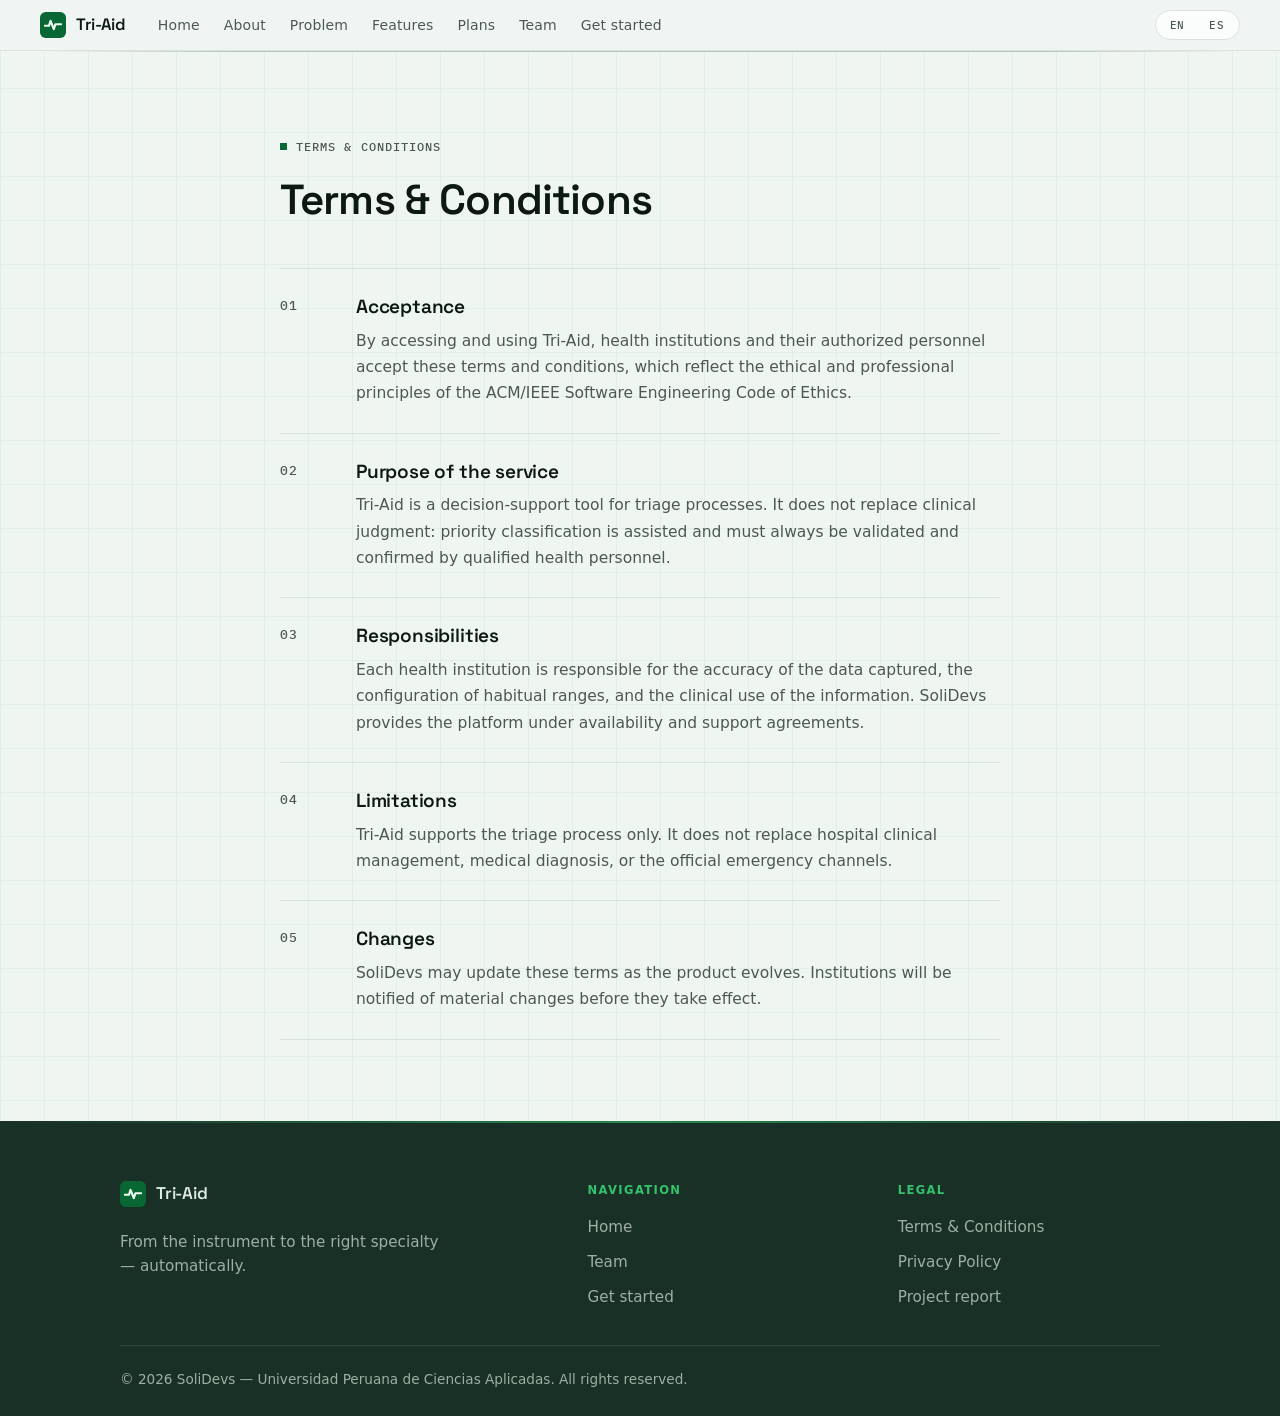
==== commit a880edbd: "feat: add privacy policy page and footer legal links" ====
--- a/terms.html
+++ b/terms.html
@@ -27,9 +27,11 @@
       <nav class="nav-links" aria-label="Primary" data-od-id="nav-primary">
         <a href="index.html" data-i18n="nav.home">Home</a>
         <a href="index.html#about" data-i18n="nav.about">About</a>
+        <a href="index.html#video" data-i18n="nav.problem">Problem</a>
         <a href="index.html#features" data-i18n="nav.features">Features</a>
+        <a href="index.html#plans" data-i18n="nav.plans">Plans</a>
         <a href="index.html#team" data-i18n="nav.team">Team</a>
-        <a href="index.html#contact" data-i18n="nav.contact">Contact</a>
+        <a href="index.html#contact" data-i18n="nav.contact">Get started</a>
       </nav>
 
       <div class="nav-actions">
@@ -48,8 +50,9 @@
         <a href="index.html" data-i18n="nav.home">Home</a>
         <a href="index.html#about" data-i18n="nav.about">About</a>
         <a href="index.html#features" data-i18n="nav.features">Features</a>
+        <a href="index.html#plans" data-i18n="nav.plans">Plans</a>
         <a href="index.html#team" data-i18n="nav.team">Team</a>
-        <a href="index.html#contact" data-i18n="nav.contact">Contact</a>
+        <a href="index.html#contact" data-i18n="nav.contact">Get started</a>
       </nav>
     </div>
   </header>
@@ -103,23 +106,35 @@
     </section>
   </main>
 
-  <footer class="site-footer" data-od-id="footer">
-    <div class="container footer-grid">
-      <div class="footer-brand">
-        <span class="footer-mark">
-          <svg class="brand-mark" viewBox="0 0 32 32" aria-hidden="true" focusable="false">
-            <rect width="32" height="32" rx="7" class="brand-bg"></rect>
-            <path d="M6 17h5l2-6 4 10 2-6h7" class="brand-pulse"></path>
-          </svg>
-          <span class="brand-name">Tri-Aid</span>
-        </span>
+  <footer class="site-footer footer2" data-od-id="footer">
+    <div class="container">
+      <div class="footer2-top">
+        <div class="footer2-brand">
+          <span class="footer-mark">
+            <svg class="brand-mark" viewBox="0 0 32 32" aria-hidden="true" focusable="false">
+              <rect width="32" height="32" rx="7" class="brand-bg"></rect>
+              <path d="M6 17h5l2-6 4 10 2-6h7" class="brand-pulse"></path>
+            </svg>
+            <span class="brand-name">Tri-Aid</span>
+          </span>
+          <p class="footer2-tag" data-i18n="footer.tagline">From the instrument to the right specialty — automatically.</p>
+        </div>
+        <nav class="footer2-col" aria-label="Footer navigation" data-od-id="footer-links">
+          <h4 data-i18n="footer.nav">Navigation</h4>
+          <a href="index.html" data-i18n="nav.home">Home</a>
+          <a href="index.html#team" data-i18n="nav.team">Team</a>
+          <a href="index.html#contact" data-i18n="nav.contact">Get started</a>
+        </nav>
+        <nav class="footer2-col" aria-label="Legal">
+          <h4 data-i18n="footer.legal">Legal</h4>
+          <a href="terms.html" data-i18n="footer.terms">Terms &amp; Conditions</a>
+          <a href="privacy.html" data-i18n="footer.privacy">Privacy Policy</a>
+          <a href="https://github.com/upc-pre-1ASI0730-2620-8155-SoliDevs/project-report" target="_blank" rel="noopener noreferrer" data-i18n="footer.report">Project report</a>
+        </nav>
+      </div>
+      <div class="footer2-bottom">
         <p class="footer-copy" data-i18n="footer.copy">© 2026 SoliDevs — Universidad Peruana de Ciencias Aplicadas. All rights reserved.</p>
       </div>
-      <nav class="footer-links" aria-label="Footer" data-od-id="footer-links">
-        <a href="index.html" data-i18n="nav.home">Home</a>
-        <a href="terms.html" data-i18n="footer.terms">Terms &amp; Conditions</a>
-        <a href="#" data-i18n="footer.report">Project report</a>
-      </nav>
     </div>
   </footer>
 
--- a/css/styles.css
+++ b/css/styles.css
@@ -771,8 +771,14 @@
   .nav-inner { gap: 14px; }
   .team-grid { grid-template-columns: repeat(2, 1fr); }
 
-  .heartbeat { min-height: 350px; }
-  .heart-wrap { width: clamp(200px, 56vw, 260px); }
+  .hero-grid { display: grid; grid-template-columns: 1fr auto; column-gap: 14px; align-items: center; }
+  .hero-copy { display: contents; }
+  .hero-title { grid-column: 1 / -1; grid-row: 1; font-size: clamp(30px, 8.4vw, 38px); max-width: none; }
+  .hero-text { grid-column: 1; grid-row: 2; margin-top: 14px; }
+  .hero-ctas { grid-column: 1 / -1; grid-row: 3; margin-top: 20px; display: flex; flex-direction: row; flex-wrap: wrap; gap: 10px; }
+  .hero-ctas .btn { width: auto; flex: 1 1 160px; }
+  .heartbeat { grid-column: 2; grid-row: 2; align-self: center; justify-self: end; width: clamp(116px, 34vw, 150px); aspect-ratio: 1; min-height: 0; padding: 0; }
+  .heart-wrap { width: 100%; }
 
   .feature-card,
   .feature-card:nth-child(4),
@@ -809,3 +815,264 @@
 .plan-cta { margin-top: auto; }
 .plans-note { text-align: center; color: var(--ink-deep); opacity: .6; font-size: .85rem; margin-top: 22px; }
 @media (max-width: 900px) { .plans-grid { grid-template-columns: 1fr; } }
+
+/* Video placeholder */
+.video-frame {
+  display: grid;
+  place-items: center;
+  max-width: 880px;
+  margin-top: 28px;
+  aspect-ratio: 16 / 9;
+  padding: 24px;
+  border-radius: 18px;
+  background: var(--ink-panel);
+  border: 1px solid var(--ink-deep);
+  color: var(--fg-on-dark);
+  text-align: center;
+}
+.video-frame svg { display: block; width: 64px; height: 64px; color: var(--accent); margin: 0 auto 14px; }
+.video-frame p { max-width: 46ch; margin: 0 auto; color: var(--muted-on-dark); }
+
+/* Video section layout */
+.video-layout {
+  display: grid;
+  grid-template-columns: repeat(auto-fit, minmax(300px, 1fr));
+  gap: 28px;
+  margin-top: 28px;
+  align-items: start;
+}
+.problem-card {
+  padding: 26px;
+  border-radius: 16px;
+  background: var(--surface);
+  border: 1px solid var(--border);
+}
+.problem-card svg { width: 28px; height: 28px; color: var(--accent-ink); margin-bottom: 12px; }
+.problem-card h3 { font-family: var(--font-display); margin: 0 0 8px; color: var(--fg); }
+.problem-card p { margin: 0; color: var(--muted); }
+.video-card {
+  padding: 28px;
+  border-radius: 18px;
+  background: var(--ink-deep);
+  color: var(--fg-on-dark);
+}
+.video-card h3 { font-family: var(--font-display); margin: 0 0 16px; color: var(--fg-on-dark); }
+.check-list { list-style: none; margin: 0 0 22px; padding: 0; display: grid; gap: 10px; }
+.check-list li { display: flex; gap: 10px; align-items: flex-start; color: var(--fg-on-dark); }
+.check-list svg { flex: none; width: 20px; height: 20px; margin-top: 2px; color: var(--accent); }
+.video-card .video-frame { max-width: none; margin-top: 0; background: var(--ink-panel); }
+
+/* Stats band */
+.stats-band { background: var(--ink-panel); color: var(--fg-on-dark); padding: 56px 0; }
+.stats-grid { display: grid; grid-template-columns: repeat(auto-fit, minmax(180px, 1fr)); gap: 32px; text-align: center; }
+.stat-num { display: block; font-family: var(--font-display); font-size: clamp(2rem, 5vw, 3rem); font-weight: 700; color: var(--fg-on-dark); }
+.stat-label { display: block; margin-top: 6px; font-size: 0.8rem; letter-spacing: 0.08em; text-transform: uppercase; color: var(--muted-on-dark); }
+
+/* Video section polish */
+.video-layout { align-items: stretch; gap: 32px; }
+.problem-card { background: #fff; box-shadow: 0 10px 30px rgba(10, 40, 25, 0.08); }
+.video-card { background: linear-gradient(145deg, var(--accent-ink), var(--ink-deep)); box-shadow: 0 18px 44px rgba(10, 40, 25, 0.25); }
+.video-card h3 { font-size: 1.5rem; }
+.video-link { position: relative; display: block; aspect-ratio: 16 / 9; border-radius: 12px; overflow: hidden; text-decoration: none; color: var(--fg-on-dark); background: linear-gradient(160deg, var(--ink-panel), var(--ink-deep)); border: 1px solid rgba(255, 255, 255, 0.12); transition: transform .25s ease, box-shadow .25s ease; }
+.video-link:hover, .video-link:focus-visible { transform: translateY(-3px); box-shadow: 0 16px 36px rgba(0, 0, 0, 0.35); }
+.video-link__play { position: absolute; top: 42%; left: 50%; transform: translate(-50%, -50%); width: 76px; height: 76px; border-radius: 50%; display: grid; place-items: center; background: rgba(255, 255, 255, 0.14); border: 2px solid var(--accent); transition: transform .25s ease, background .25s ease; }
+.video-link__play::after { content: ""; position: absolute; inset: -2px; border-radius: 50%; border: 2px solid var(--accent); animation: play-pulse 2.2s ease-out infinite; }
+.video-link__play svg { width: 32px; height: 32px; margin-left: 4px; color: #fff; }
+.video-link:hover .video-link__play { transform: translate(-50%, -50%) scale(1.08); background: rgba(255, 255, 255, 0.22); }
+.video-link__text { position: absolute; left: 0; right: 0; bottom: 18px; margin: 0; padding: 0 20px; text-align: center; font-size: 0.85rem; color: var(--muted-on-dark); }
+@keyframes play-pulse { 0% { transform: scale(1); opacity: .7; } 100% { transform: scale(1.6); opacity: 0; } }
+@media (prefers-reduced-motion: reduce) { .video-link__play::after { animation: none; } .video-link { transition: none; } }
+/* Stats band polish */
+.stats-band { background: linear-gradient(135deg, var(--accent-ink), var(--ink-deep)); }
+.stat-num { font-variant-numeric: tabular-nums; text-shadow: 0 2px 12px rgba(0, 0, 0, 0.25); }
+/* Video section v3 */
+.video-left { display: flex; flex-direction: column; gap: 28px; }
+.video-left .problem-card { flex: 1 1 auto; display: flex; flex-direction: column; justify-content: center; padding: 34px; }
+.problem-card svg { width: 36px; height: 36px; margin-bottom: 16px; }
+.problem-card h3 { font-size: 1.4rem; margin-bottom: 12px; }
+.problem-card p { font-size: 1.05rem; line-height: 1.75; }
+.quote { margin: 0; padding: 6px 0 6px 22px; border-left: 4px solid var(--accent); }
+.quote p { margin: 0; font-size: 1.15rem; line-height: 1.6; font-style: italic; color: var(--fg); }
+.quote cite { display: block; margin-top: 12px; font-style: normal; font-weight: 600; font-size: 0.85rem; color: var(--accent-ink); }
+
+/* YouTube-style placeholder */
+.video-link { background: radial-gradient(circle at 50% 40%, #2b2b2b, #0b0b0b); border-color: rgba(255, 255, 255, 0.08); }
+.video-link__play { top: 50%; width: 68px; height: 48px; border-radius: 14px; border: 0; background: #f00; }
+.video-link__play::after { display: none; animation: none; }
+.video-link__play svg { width: 24px; height: 24px; margin-left: 2px; color: #fff; }
+.video-link:hover .video-link__play { background: #cc0000; transform: translate(-50%, -50%) scale(1.06); }
+
+/* Stats band v3 */
+.stats-band { padding: 72px 0; }
+.stats-grid { gap: 0; }
+.stats-grid > div { padding: 8px 24px; }
+.stats-grid > div + div { border-left: 1px solid rgba(255, 255, 255, 0.14); }
+.stat-num { font-size: clamp(2.6rem, 6vw, 4rem); line-height: 1.1; }
+.stat-num small { margin-left: 6px; font-size: 0.4em; font-weight: 600; color: var(--accent); }
+.stat-label { max-width: 190px; margin: 12px auto 0; line-height: 1.45; }
+@media (max-width: 700px) { .stats-grid { gap: 28px; } .stats-grid > div + div { border-left: 0; } }
+/* Quote polish */
+.quote p, .quote cite { font-family: inherit; }
+.quote cite { margin-top: 16px; letter-spacing: 0.02em; }
+/* Compact problem card */
+.video-left { align-self: center; }
+.video-left .problem-card { flex: 0 0 auto; display: block; padding: 24px; }
+.problem-card svg { width: 26px; height: 26px; margin-bottom: 10px; }
+.problem-card h3 { font-size: 1.15rem; margin-bottom: 8px; }
+.problem-card p { font-size: 0.95rem; line-height: 1.6; }
+.video-card h3 { margin-bottom: 10px; }
+.video-desc { margin: 0 0 18px; font-size: 0.98rem; line-height: 1.6; color: var(--muted-on-dark); }
+/* Tighter video section */
+.video-left { align-self: stretch; justify-content: space-between; gap: 20px; }
+.video-card { padding: 24px; }
+.video-card .video-link { aspect-ratio: 21 / 9; }
+.video-desc { color: rgba(255, 255, 255, 0.82); }
+.check-list { margin-bottom: 18px; }
+section:has(.video-layout) { padding-top: 64px; padding-bottom: 64px; }
+.video-layout { margin-top: 20px; }
+.stats-band { padding: 52px 0; }
+/* Quote right under the problem card */
+.video-left { align-self: start; justify-content: flex-start; gap: 24px; }
+/* Taller, better proportioned green card */
+.video-card { display: flex; flex-direction: column; padding: 34px; }
+.video-card h3 { font-size: 1.7rem; margin-bottom: 14px; }
+.video-desc { margin-bottom: 24px; font-size: 1rem; line-height: 1.7; }
+.check-list { gap: 16px; margin-bottom: 30px; }
+.check-list li { font-size: 1.02rem; }
+.video-card .video-link { aspect-ratio: 16 / 9; margin-top: auto; }
+/* Balance video section height */
+.video-card { padding: 28px; }
+.video-card h3 { font-size: 1.5rem; margin-bottom: 10px; }
+.video-desc { margin-bottom: 18px; line-height: 1.6; }
+.check-list { gap: 12px; margin-bottom: 22px; }
+.video-card .video-link { aspect-ratio: 2 / 1; }
+.video-left .problem-card { padding: 28px; }
+.quote p { font-size: 1.25rem; }
+@media (min-width: 900px) { .video-left { align-self: center; } }
+/* Team v2 */
+#team .section-head { display: flex; justify-content: center; }
+#team .section-title { text-align: center; }
+.team-sub { max-width: 560px; margin: 12px auto 44px; text-align: center; color: var(--muted); line-height: 1.6; }
+.team-grid { display: grid; grid-template-columns: repeat(4, 1fr); gap: 24px; margin-top: 0; padding: 0; list-style: none; }
+.member-card { text-align: center; padding: 30px 20px 26px; background: #fff; border-radius: 16px; box-shadow: 0 10px 30px rgba(10, 40, 25, 0.08); }
+.member-card:hover { box-shadow: 0 16px 38px rgba(10, 40, 25, 0.16); }
+.member-avatar { display: grid; place-items: center; width: 76px; height: 76px; margin: 0 auto 16px; border-radius: 50%; border: 3px solid var(--accent); font-size: 1.15rem; font-weight: 700; box-shadow: 0 6px 16px rgba(10, 40, 25, 0.12); }
+.member-card h3 { margin: 0 0 6px; font-size: 1rem; line-height: 1.3; color: var(--accent-ink); }
+.member-github { display: inline-block; font-size: 0.85rem; font-weight: 600; letter-spacing: 0.04em; color: var(--muted); text-decoration: none; }
+.member-github:hover { color: var(--accent-ink); text-decoration: underline; }
+.team-video-row { display: grid; grid-template-columns: 1.05fr 0.95fr; gap: clamp(28px, 5vw, 56px); align-items: center; margin-top: 48px; }
+.team-video { width: 100%; max-width: 560px; }
+.team-video-copy .eyebrow { margin-bottom: 10px; }
+.team-video-copy h3 { margin: 0 0 12px; font-family: var(--font-display); font-size: clamp(1.5rem, 3vw, 2rem); line-height: 1.2; color: var(--fg); }
+.team-video-copy p { margin: 0; font-size: 0.95rem; line-height: 1.65; color: var(--muted); }
+@media (max-width: 800px) { .team-video-row { grid-template-columns: 1fr; gap: 22px; } .team-video { margin: 0 auto; } }
+.team-video .video-link { border-radius: 14px; box-shadow: 0 18px 44px rgba(10, 40, 25, 0.25); }
+@media (max-width: 900px) { .team-grid { grid-template-columns: repeat(2, 1fr); } }
+@media (max-width: 480px) { .team-grid { grid-template-columns: 1fr; } }
+/* Team v3 */
+.team-section { padding-top: 64px; padding-bottom: 64px; }
+.team-head { max-width: 640px; margin: 0 auto 36px; text-align: center; }
+.team-title { margin: 12px 0 10px; font-family: var(--font-display); font-size: clamp(1.9rem, 4vw, 2.6rem); line-height: 1.15; color: var(--fg); text-align: center; }
+.team-sub { max-width: 520px; margin: 0 auto; color: var(--muted); line-height: 1.6; text-align: center; }
+.team2-grid { list-style: none; margin: 0; padding: 0; display: grid; grid-template-columns: repeat(4, 1fr); gap: 20px; }
+.team2-card { display: flex; flex-direction: column; align-items: center; text-align: center; padding: 26px 20px 22px; background: #fff; border: 1px solid var(--border); border-radius: 16px; box-shadow: 0 10px 30px rgba(10, 40, 25, 0.08); transition: transform .25s ease, box-shadow .25s ease; }
+.team2-card:hover { transform: translateY(-4px); box-shadow: 0 16px 38px rgba(10, 40, 25, 0.16); }
+.team2-avatar { display: grid; place-items: center; width: 68px; height: 68px; margin-bottom: 14px; border-radius: 50%; border: 3px solid var(--accent); background: linear-gradient(145deg, var(--accent-ink), var(--ink-deep)); color: #fff; font-family: var(--font-display); font-size: 1.05rem; font-weight: 700; }
+.team2-card h3 { margin: 0 0 6px; font-family: var(--font-display); font-size: 1.02rem; line-height: 1.3; color: var(--fg); }
+.team2-role { margin-bottom: 10px; font-size: 0.72rem; font-weight: 700; letter-spacing: 0.08em; text-transform: uppercase; color: var(--accent-ink); }
+.team2-card p { margin: 0 0 16px; font-size: 0.88rem; line-height: 1.55; color: var(--muted); }
+.team2-github { margin-top: auto; display: inline-flex; align-items: center; gap: 6px; padding: 6px 12px; border-radius: 999px; border: 1px solid var(--border); font-size: 0.82rem; font-weight: 600; color: var(--fg); text-decoration: none; transition: background .2s ease, color .2s ease; }
+.team2-github svg { width: 16px; height: 16px; }
+.team2-github:hover { background: var(--accent-ink); border-color: var(--accent-ink); color: #fff; }
+.team-video { max-width: 420px; margin: 36px auto 0; }
+.team-video .video-link { border-radius: 12px; box-shadow: 0 14px 34px rgba(10, 40, 25, 0.22); }
+@media (max-width: 900px) { .team2-grid { grid-template-columns: repeat(2, 1fr); } }
+@media (max-width: 480px) { .team2-grid { grid-template-columns: 1fr; } }
+/* Team motion: ECG trace, ring draw, curtain reveal */
+@property --ring { syntax: '<angle>'; inherits: false; initial-value: 360deg; }
+.team2-card { position: relative; padding-bottom: 40px; clip-path: inset(-40px round 16px); transition: opacity .3s ease, border-color .3s ease, box-shadow .3s ease, clip-path .8s cubic-bezier(.7, 0, .2, 1) calc(var(--i, 0) * 140ms); }
+.team2-card:hover { transform: none; border-color: var(--accent); box-shadow: 0 14px 34px rgba(10, 40, 25, 0.14); }
+.team2-grid:hover .team2-card:not(:hover) { opacity: .55; }
+.team2-card::after { content: ""; position: absolute; left: 20px; right: 20px; bottom: 10px; height: 22px; pointer-events: none; background: url("data:image/svg+xml,%3Csvg xmlns='http://www.w3.org/2000/svg' viewBox='0 0 200 30' preserveAspectRatio='none'%3E%3Cpath d='M0 15H62l6-1 6-11 8 24 8-18 6 6h40l5-3 5 3h54' fill='none' stroke='%2334c26f' stroke-width='2' stroke-linejoin='round' stroke-linecap='round' vector-effect='non-scaling-stroke'/%3E%3C/svg%3E") center / 100% 100% no-repeat; clip-path: inset(0 100% 0 0); transition: clip-path .9s ease; }
+.team2-card:hover::after { clip-path: inset(0 0 0 0); }
+.team2-avatar { position: relative; border: 0; box-shadow: 0 6px 16px rgba(10, 40, 25, 0.12); }
+.team2-avatar::before { content: ""; position: absolute; inset: -3px; border-radius: 50%; background: conic-gradient(var(--accent) var(--ring), transparent 0); -webkit-mask: radial-gradient(farthest-side, transparent calc(100% - 3px), #000 calc(100% - 3px)); mask: radial-gradient(farthest-side, transparent calc(100% - 3px), #000 calc(100% - 3px)); }
+@keyframes team-beat { 0%, 100% { transform: scale(1); } 15% { transform: scale(1.1); } 30% { transform: scale(1); } 45% { transform: scale(1.07); } 60% { transform: scale(1); } }
+.team2-card:hover .team2-avatar { animation: team-beat 1.1s ease-in-out; }
+.team-anim .team2-card:not(.is-in) { clip-path: inset(100% -40px -40px -40px round 16px); opacity: 0; }
+.team-anim .team2-card:not(.is-in) .team2-avatar::before { --ring: 0deg; }
+.team-anim .team2-avatar::before { transition: --ring 1s ease calc(var(--i, 0) * 140ms + 500ms); }
+@media (prefers-reduced-motion: reduce) { .team2-card::after { transition: none; } .team2-card:hover .team2-avatar { animation: none; } }
+/* CTA panel */
+.cta-section { padding-top: 40px; padding-bottom: 80px; }
+.cta-panel { position: relative; overflow: hidden; isolation: isolate; text-align: center; padding: 84px 40px; border-radius: 28px; background: radial-gradient(120% 140% at 50% 0%, var(--accent-ink) 0%, var(--ink-deep) 62%); box-shadow: 0 30px 70px rgba(10, 40, 25, 0.28); }
+.cta-panel::before { content: ""; position: absolute; inset: 0; z-index: -1; background-image: linear-gradient(rgba(255, 255, 255, 0.05) 1px, transparent 1px), linear-gradient(90deg, rgba(255, 255, 255, 0.05) 1px, transparent 1px); background-size: 36px 36px; -webkit-mask-image: radial-gradient(circle at 50% 50%, #000, transparent 75%); mask-image: radial-gradient(circle at 50% 50%, #000, transparent 75%); }
+.cta-ecg { position: absolute; left: 0; top: 50%; width: 100%; height: 120px; transform: translateY(-50%); z-index: -1; color: var(--accent); opacity: 0.4; }
+.cta-title { max-width: 20ch; margin: 0 auto 16px; font-family: var(--font-display); font-size: clamp(2rem, 4.6vw, 3.1rem); line-height: 1.12; color: #fff; }
+.cta-text { max-width: 46ch; margin: 0 auto 34px; font-size: 1.05rem; line-height: 1.7; color: rgba(255, 255, 255, 0.8); }
+.cta-btn { display: inline-flex; align-items: center; gap: 12px; padding: 16px 30px; border-radius: 14px; background: var(--accent); color: var(--ink-deep); font-weight: 700; font-size: 1.02rem; text-decoration: none; animation: cta-beat 2.6s ease-out infinite; transition: background .2s ease; }
+.cta-btn svg { width: 20px; height: 20px; transition: transform .25s ease; }
+.cta-btn:hover { background: #fff; animation: none; }
+.cta-btn:hover svg { transform: translateX(6px); }
+@keyframes cta-beat {
+  0% { box-shadow: 0 0 0 0 color-mix(in srgb, var(--accent) 55%, transparent); }
+  20% { box-shadow: 0 0 0 16px transparent; }
+  30% { box-shadow: 0 0 0 0 color-mix(in srgb, var(--accent) 40%, transparent); }
+  50% { box-shadow: 0 0 0 16px transparent; }
+  100% { box-shadow: 0 0 0 0 transparent; }
+}
+.cta-anim .cta-ecg { clip-path: inset(0 100% 0 0); transition: clip-path 2.2s cubic-bezier(.6, 0, .2, 1); }
+.cta-anim .cta-panel.is-in .cta-ecg { clip-path: inset(0 0 0 0); }
+.cta-anim .cta-title, .cta-anim .cta-text { transition: opacity .7s ease, transform .7s ease; }
+.cta-anim .cta-btn { transition: opacity .7s ease 1.4s, transform .7s ease 1.4s, background .2s ease; }
+.cta-anim .cta-title { transition-delay: .9s; }
+.cta-anim .cta-text { transition-delay: 1.15s; }
+.cta-anim .cta-panel:not(.is-in) .cta-title, .cta-anim .cta-panel:not(.is-in) .cta-text, .cta-anim .cta-panel:not(.is-in) .cta-btn { opacity: 0; transform: translateY(16px); }
+@media (max-width: 700px) { .cta-panel { padding: 56px 22px; } .cta-ecg { height: 80px; } }
+@media (prefers-reduced-motion: reduce) { .cta-btn { animation: none; } }
+/* Footer v2 */
+.footer2 { position: relative; padding: 60px 0 26px; }
+.footer2::before { content: ""; position: absolute; top: 0; left: 0; right: 0; height: 2px; background: linear-gradient(90deg, transparent, var(--accent), transparent); opacity: 0.6; }
+.footer2-top { display: grid; grid-template-columns: 1.6fr 1fr 1fr; gap: 48px; padding-bottom: 36px; border-bottom: 1px solid rgba(255, 255, 255, 0.1); }
+.footer2-tag { max-width: 34ch; margin: 14px 0 0; font-size: 0.95rem; line-height: 1.6; color: var(--muted-on-dark); }
+.footer2-col { display: flex; flex-direction: column; gap: 10px; }
+.footer2-col h4 { margin: 0 0 6px; font-size: 0.72rem; font-weight: 700; letter-spacing: 0.12em; text-transform: uppercase; color: var(--accent); }
+.footer2-col a { width: fit-content; font-size: 0.95rem; color: var(--muted-on-dark); text-decoration: none; background: linear-gradient(currentColor, currentColor) 0 100% / 0 1px no-repeat; transition: background-size .3s ease, color .2s ease; }
+.footer2-col a:hover { color: var(--fg-on-dark); background-size: 100% 1px; }
+.footer2-bottom { display: flex; align-items: center; justify-content: space-between; flex-wrap: wrap; gap: 16px; padding-top: 22px; }
+.footer2 .footer-copy { max-width: none; margin: 0; font-size: 0.85rem; color: var(--muted-on-dark); }
+.footer2-top-link { font-size: 0.85rem; color: var(--muted-on-dark); text-decoration: none; transition: color .2s ease; }
+.footer2-top-link:hover { color: var(--accent); }
+@media (max-width: 720px) { .footer2-top { grid-template-columns: 1fr 1fr; gap: 32px; } .footer2-brand { grid-column: 1 / -1; } }
+/* CTA button v2 (static, no animation) */
+.cta-btn { gap: 16px; padding: 8px 8px 8px 30px; border-radius: 999px; background: #fff; color: var(--ink-deep); font-size: 1.02rem; font-weight: 700; letter-spacing: 0.01em; box-shadow: 0 10px 24px rgba(0, 0, 0, 0.28); }
+.cta-btn svg { width: 40px; height: 40px; padding: 10px; border-radius: 50%; background: var(--accent-ink); color: #fff; }
+.cta-btn:hover { background: #eafaf0; }
+.cta-btn:focus-visible { outline: 3px solid var(--accent); outline-offset: 3px; }
+.cta-anim .cta-btn, .cta-btn { animation: none; transition: none; }
+.cta-btn:hover svg { transform: none; }
+.cta-anim .cta-panel:not(.is-in) .cta-btn { opacity: 1; transform: none; }
+/* CTA layout tweak: line between title and text, button reveal only */
+.cta-panel { display: flex; flex-direction: column; align-items: center; padding: 68px 40px 84px; }
+.cta-title { order: 1; margin: 0 auto; }
+.cta-ecg { order: 2; position: relative; top: auto; left: auto; transform: none; flex: none; align-self: center; width: calc(100% + 80px); height: 44px; margin: 0; }
+.cta-text { order: 3; margin: 0 auto 34px; }
+.cta-btn { order: 4; }
+.cta-anim .cta-btn { transition: opacity .7s ease 1.4s, transform .7s ease 1.4s; }
+.cta-anim .cta-panel:not(.is-in) .cta-btn { opacity: 0; transform: translateY(16px); }
+.cta-btn:hover { background: #fff; }
+@media (max-width: 700px) { .cta-panel { padding: 48px 22px 56px; } .cta-ecg { width: calc(100% + 44px); height: 32px; } }
+/* Team photo avatar */
+.team2-avatar { overflow: hidden; }
+.team2-avatar img { position: absolute; inset: 0; width: 100%; height: 100%; border-radius: 50%; object-fit: cover; }
+/* Bigger team avatars */
+.team2-avatar { width: 96px; height: 96px; margin-bottom: 18px; font-size: 1.4rem; }
+.team2-avatar img { object-position: center 25%; }
+/* Photo avatar: show each member's real photo */
+.team2-avatar:has(img) { background: #fff; }
+/* CTA ECG: continuous monitor scroll */
+.cta-ecg { --ecg-w: 320px; opacity: 0.6; background: url("data:image/svg+xml,%3Csvg xmlns='http://www.w3.org/2000/svg' width='320' height='44' viewBox='0 0 320 44'%3E%3Cpath d='M0 26H105q8-8 16 0H150l5 4 7-26 8 36 6-14H196q14-12 28 0H320' fill='none' stroke='%2334c26f' stroke-width='2' stroke-linejoin='round' stroke-linecap='round'/%3E%3C/svg%3E") repeat-x 0 50% / var(--ecg-w) auto; -webkit-mask-image: linear-gradient(90deg, transparent, #000 14%, #000 86%, transparent); mask-image: linear-gradient(90deg, transparent, #000 14%, #000 86%, transparent); animation: cta-ecg-run 4.5s linear infinite; }
+.cta-ecg path { display: none; }
+@keyframes cta-ecg-run { from { background-position-x: 0; } to { background-position-x: calc(var(--ecg-w) * -1); } }
+@media (max-width: 700px) { .cta-ecg { --ecg-w: 240px; } }
+@media (prefers-reduced-motion: reduce) { .cta-ecg { animation: none; } }
